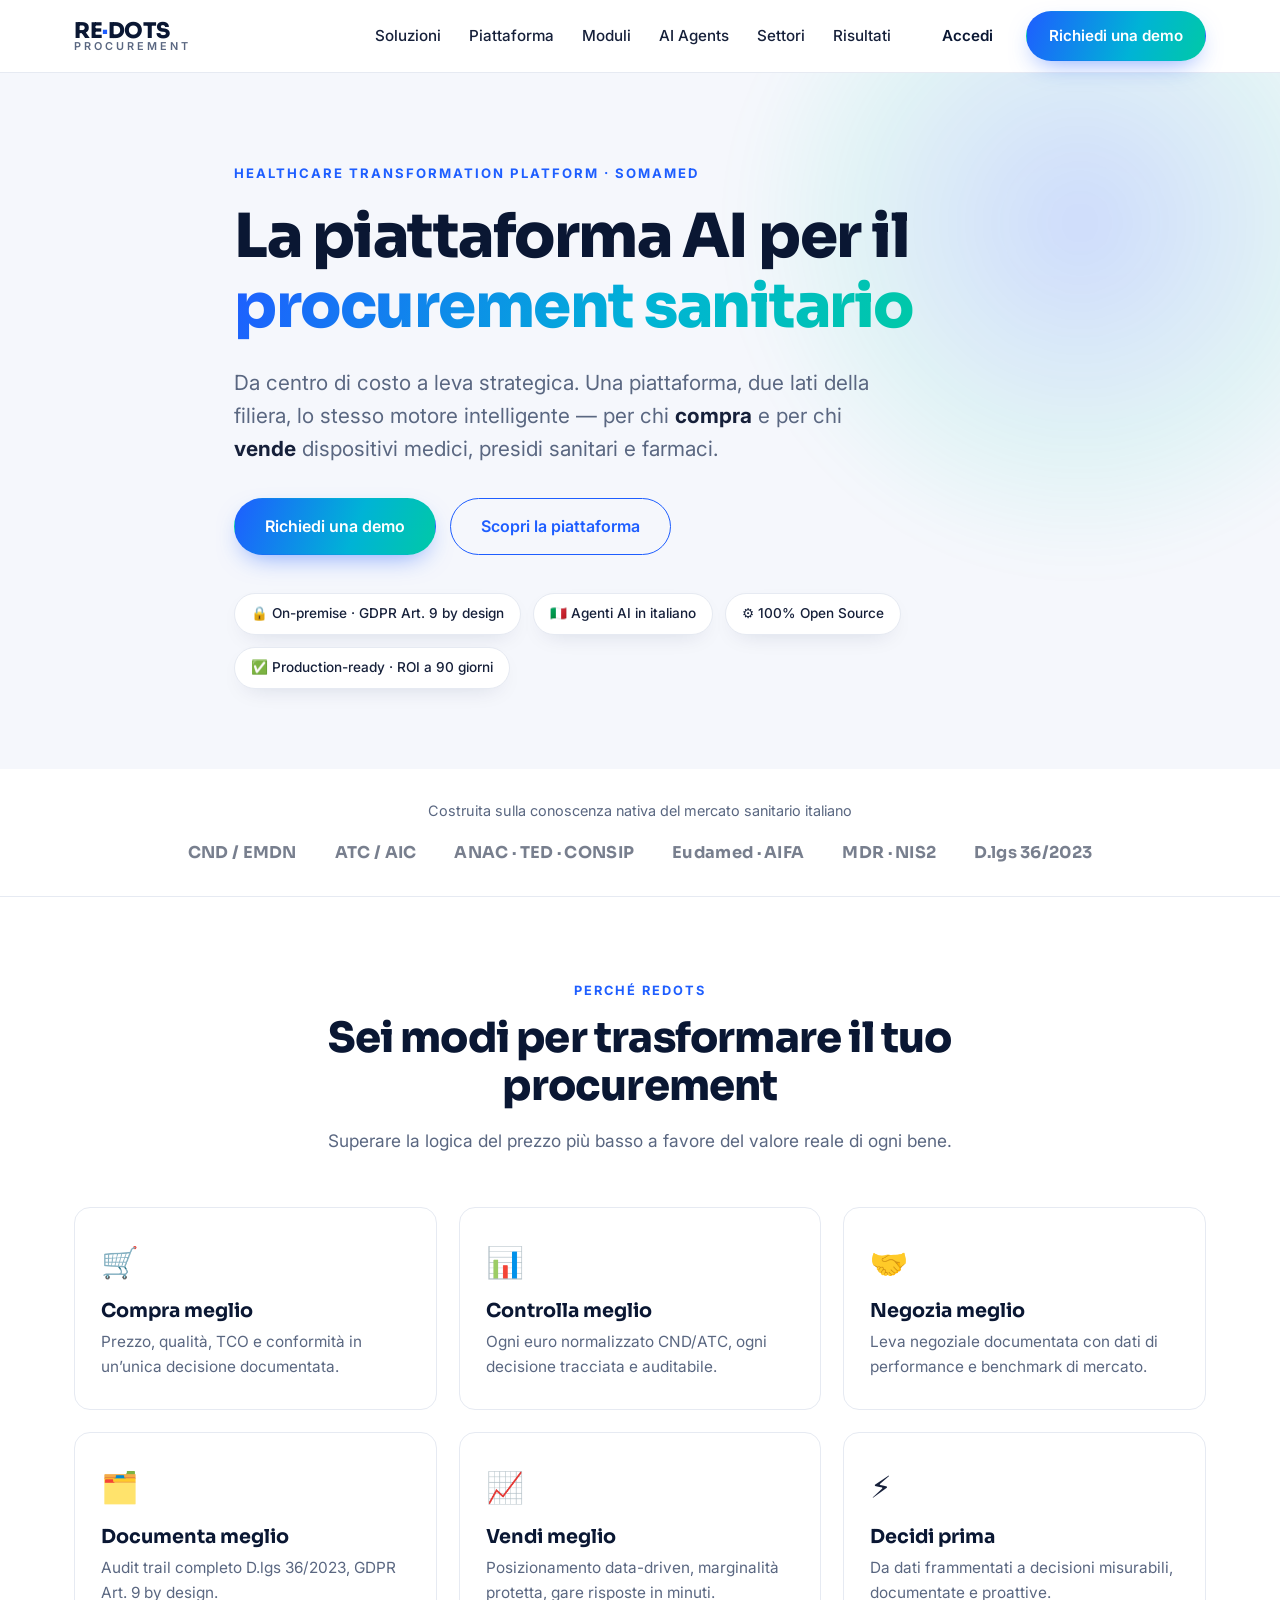
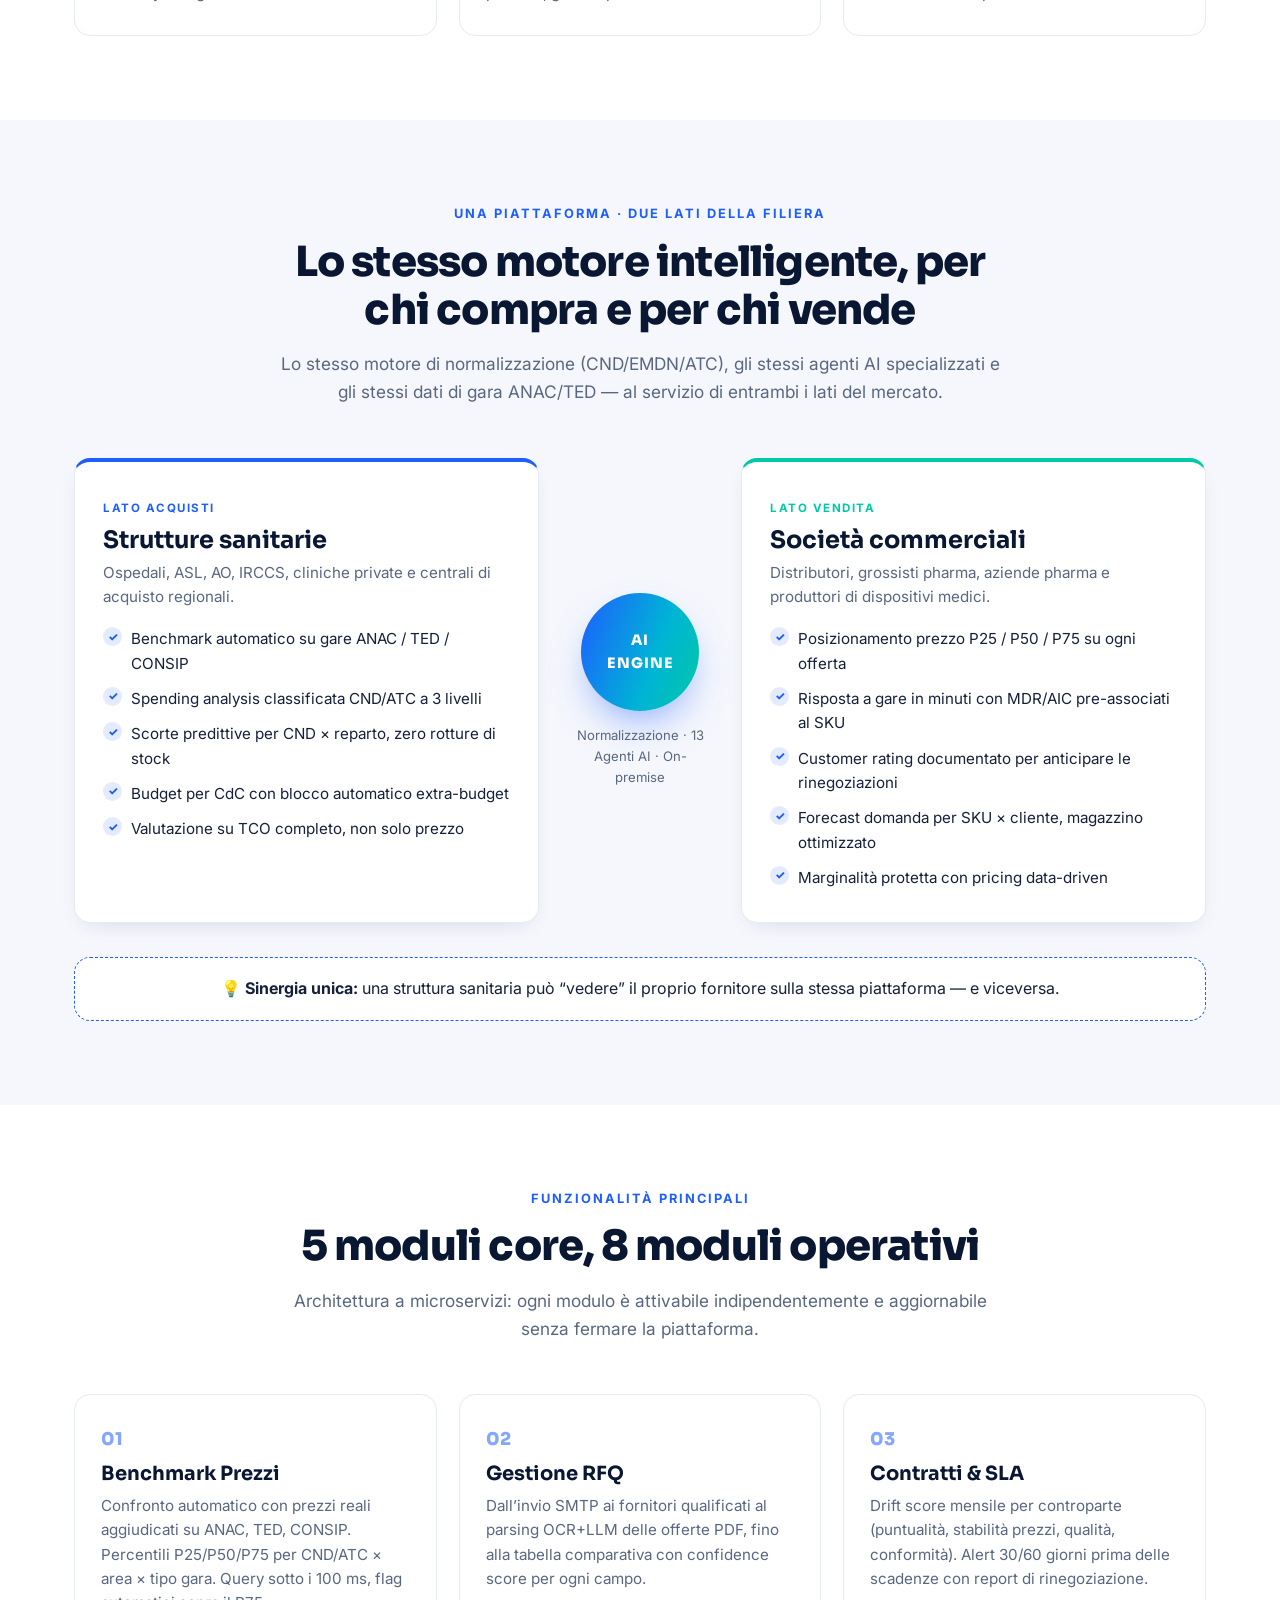
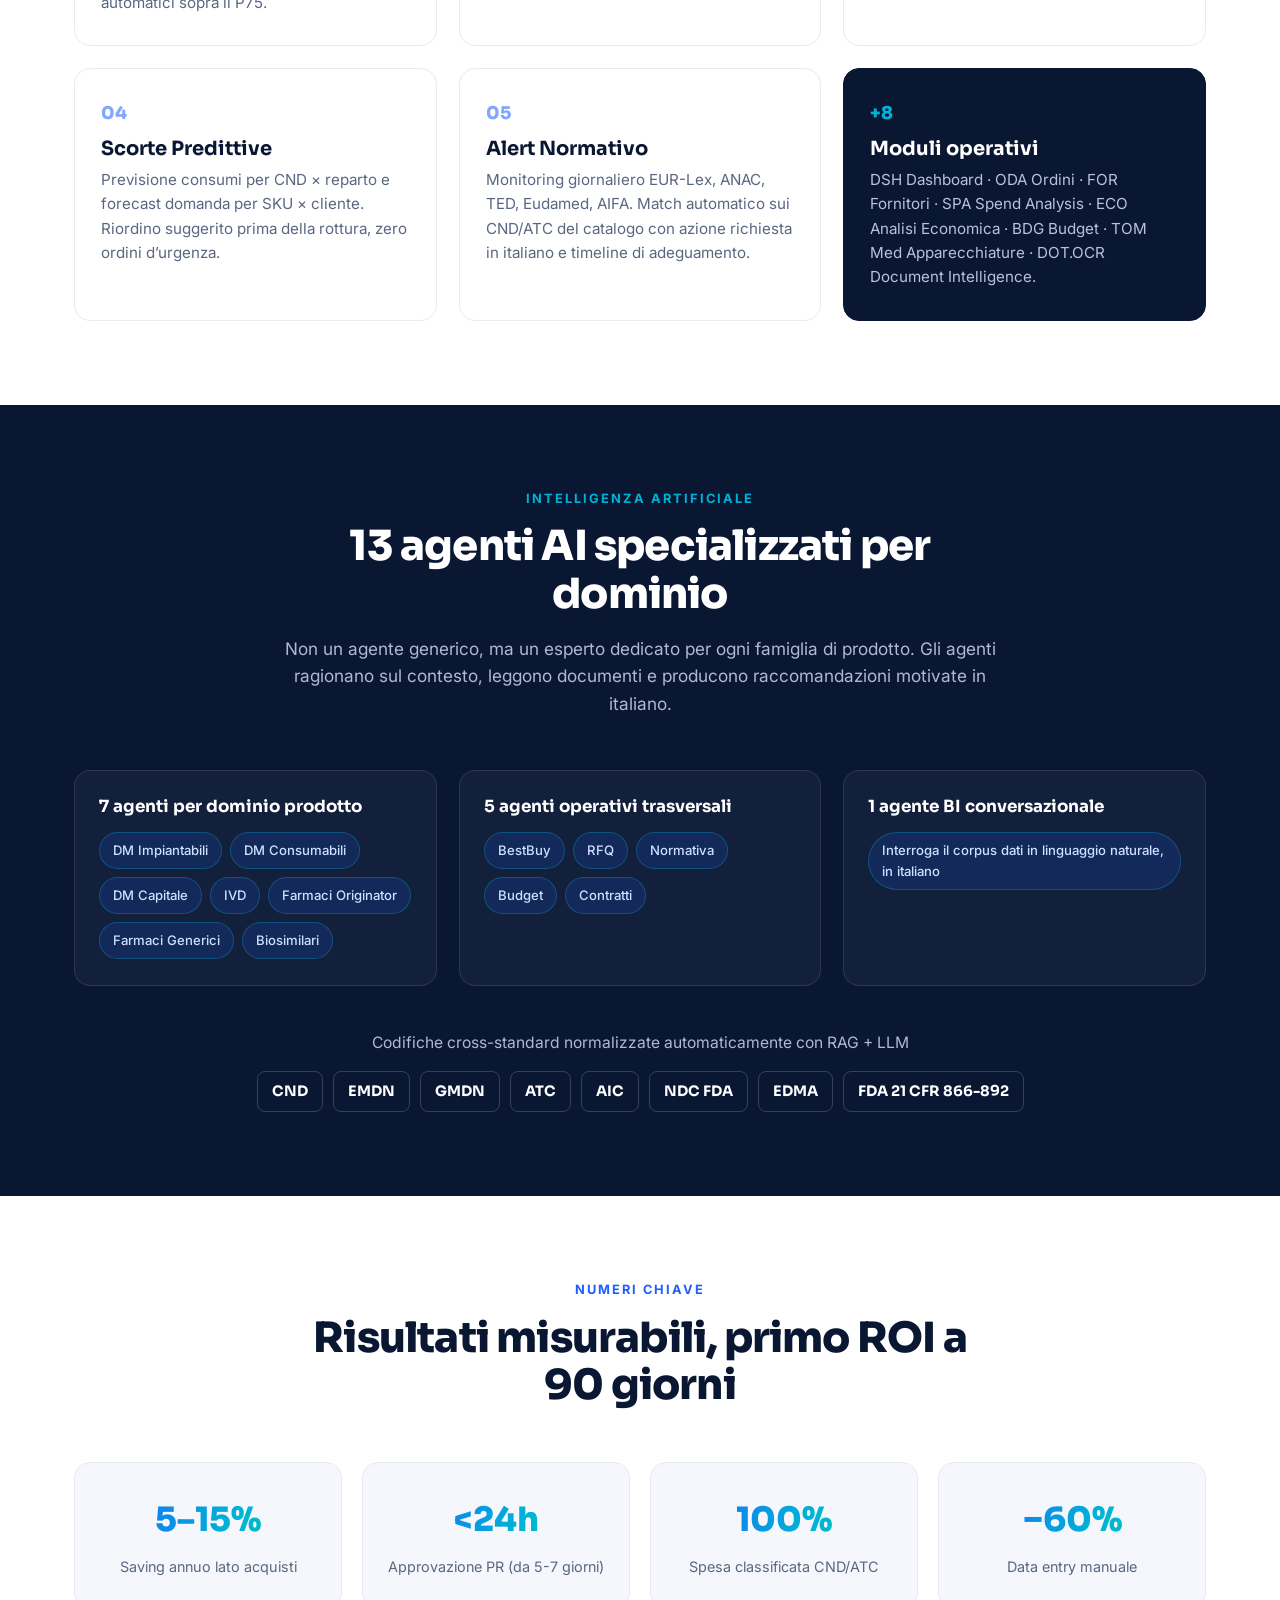
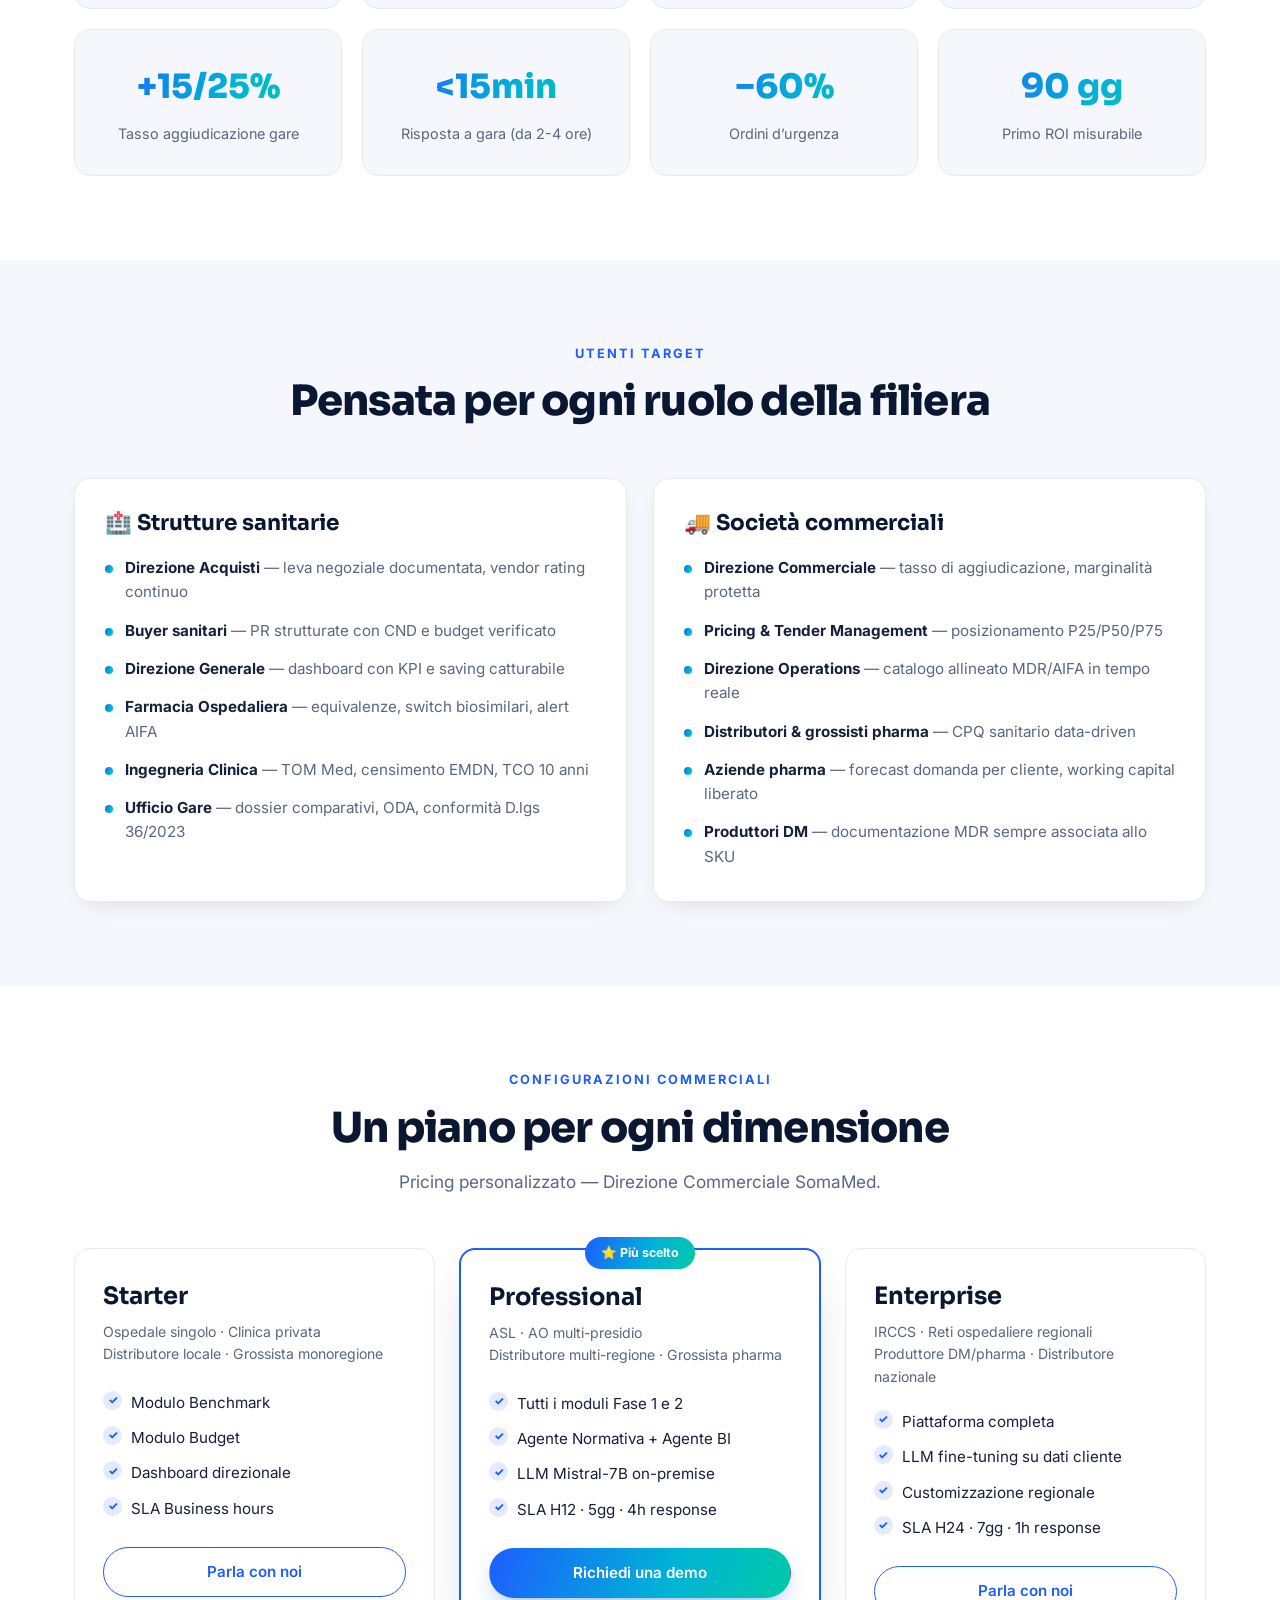
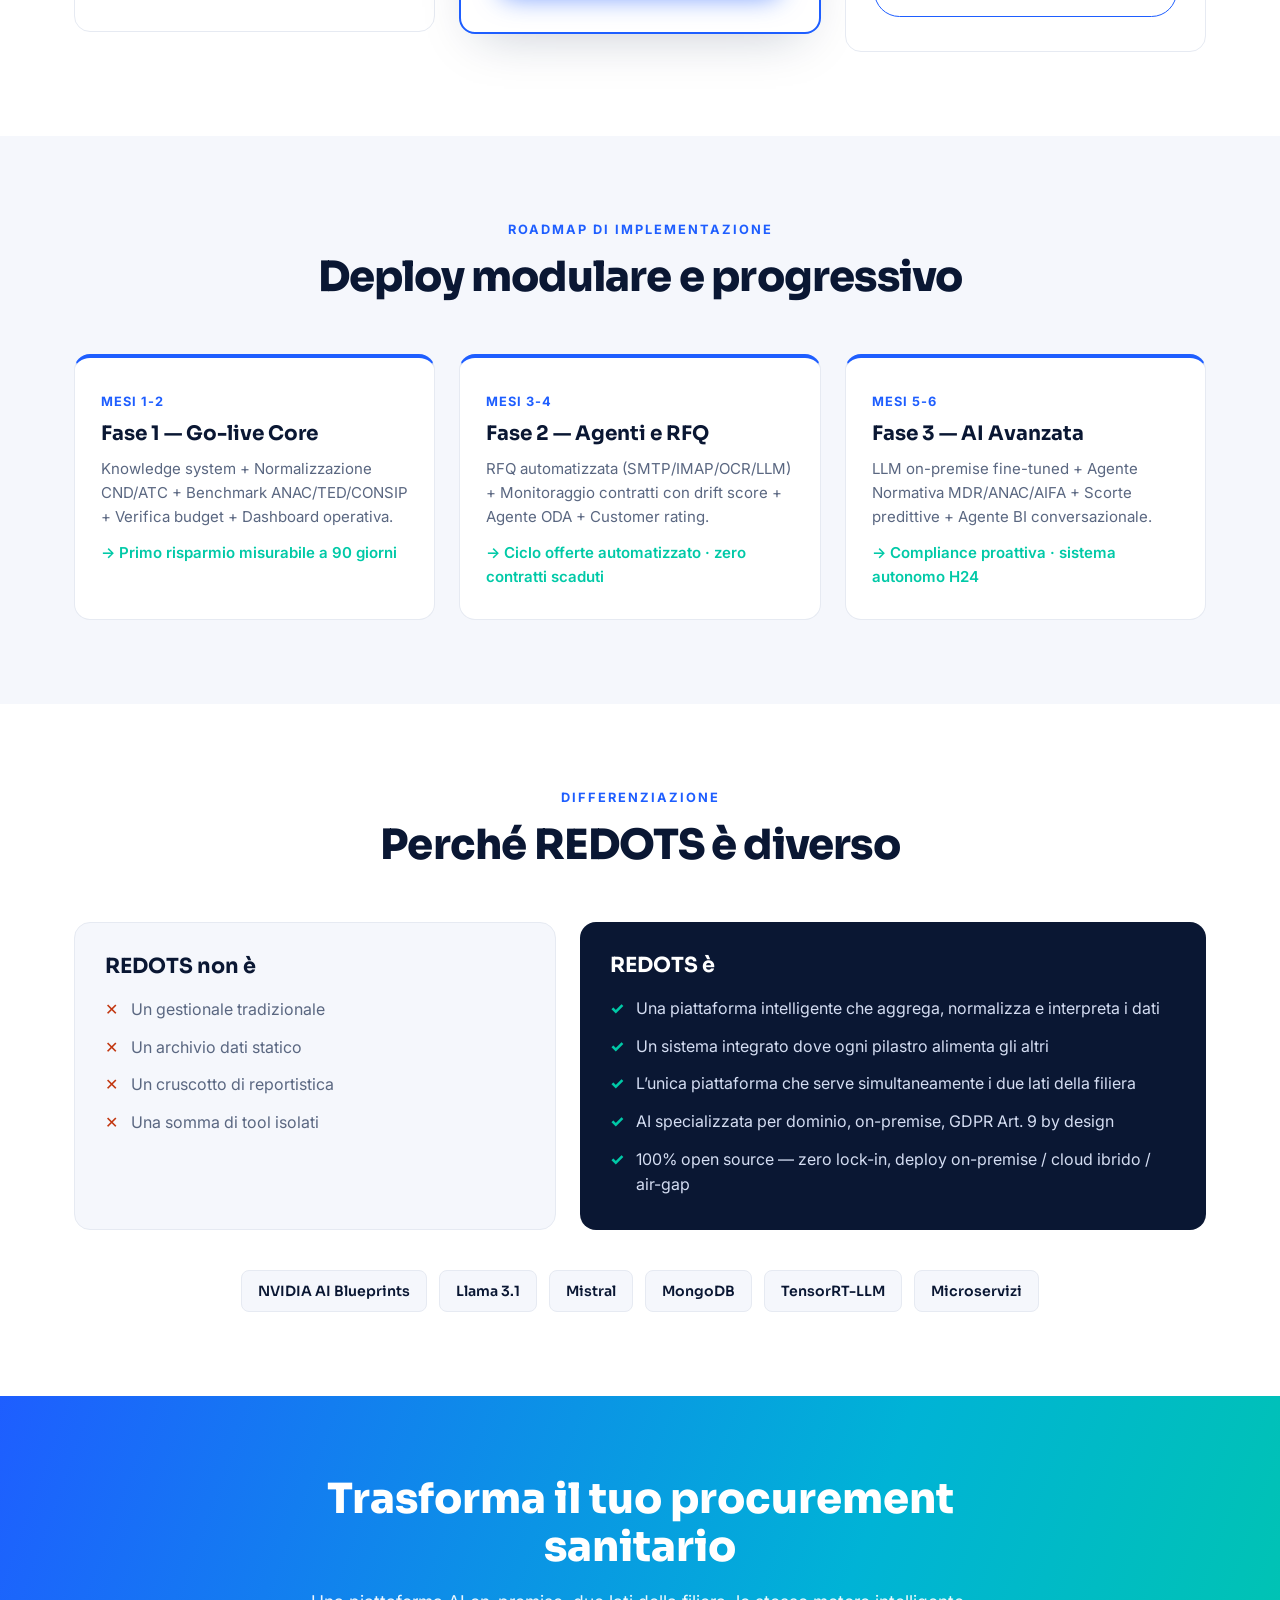
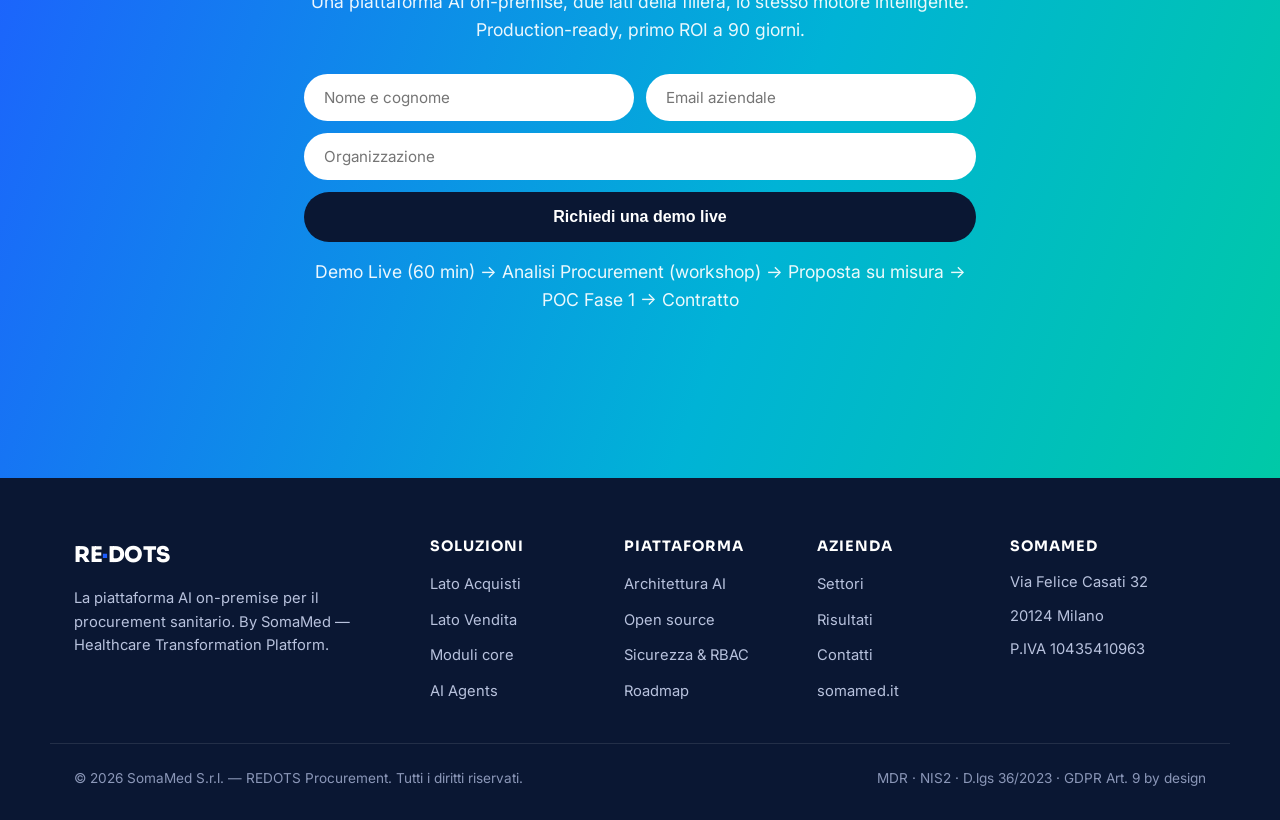
==== site/index.html @ 67bd8593 "Add REDOTS Procurement marketing website One-page responsive site for REDOTS Procurement by SomaMed," ====
<!DOCTYPE html>
<html lang="it">
<head>
  <meta charset="UTF-8" />
  <meta name="viewport" content="width=device-width, initial-scale=1.0" />
  <title>REDOTS Procurement by SomaMed — La piattaforma AI per il procurement sanitario</title>
  <meta name="description" content="REDOTS Procurement è la piattaforma AI on-premise che trasforma il procurement sanitario in leva strategica documentata. Una piattaforma, due lati della filiera, lo stesso motore intelligente." />
  <link rel="preconnect" href="https://fonts.googleapis.com" />
  <link rel="preconnect" href="https://fonts.gstatic.com" crossorigin />
  <link href="https://fonts.googleapis.com/css2?family=Inter:wght@400;500;600;700;800&family=Sora:wght@600;700;800&display=swap" rel="stylesheet" />
  <link rel="stylesheet" href="css/styles.css" />
</head>
<body>

  <!-- ===================== HEADER ===================== -->
  <header class="site-header" id="top">
    <div class="container header-inner">
      <a class="brand" href="#top">
        <span class="brand-mark">RE<span class="dot">·</span>DOTS</span>
        <span class="brand-sub">Procurement</span>
      </a>

      <nav class="main-nav" aria-label="Navigazione principale">
        <ul>
          <li><a href="#soluzioni">Soluzioni</a></li>
          <li><a href="#piattaforma">Piattaforma</a></li>
          <li><a href="#moduli">Moduli</a></li>
          <li><a href="#ai">AI Agents</a></li>
          <li><a href="#settori">Settori</a></li>
          <li><a href="#risultati">Risultati</a></li>
        </ul>
      </nav>

      <div class="header-cta">
        <a href="#contatti" class="btn btn-ghost">Accedi</a>
        <a href="#contatti" class="btn btn-primary">Richiedi una demo</a>
      </div>

      <button class="nav-toggle" aria-label="Apri menu" id="navToggle">
        <span></span><span></span><span></span>
      </button>
    </div>
  </header>

  <!-- ===================== HERO ===================== -->
  <section class="hero">
    <div class="hero-glow"></div>
    <div class="container hero-inner">
      <p class="eyebrow">Healthcare Transformation Platform · SomaMed</p>
      <h1>La piattaforma AI per il<br><span class="grad">procurement sanitario</span></h1>
      <p class="hero-lead">
        Da centro di costo a leva strategica. Una piattaforma, due lati della filiera,
        lo stesso motore intelligente — per chi <strong>compra</strong> e per chi <strong>vende</strong>
        dispositivi medici, presidi sanitari e farmaci.
      </p>
      <div class="hero-actions">
        <a href="#contatti" class="btn btn-primary btn-lg">Richiedi una demo</a>
        <a href="#piattaforma" class="btn btn-outline btn-lg">Scopri la piattaforma</a>
      </div>
      <div class="hero-badges">
        <span class="badge">🔒 On-premise · GDPR Art. 9 by design</span>
        <span class="badge">🇮🇹 Agenti AI in italiano</span>
        <span class="badge">⚙️ 100% Open Source</span>
        <span class="badge">✅ Production-ready · ROI a 90 giorni</span>
      </div>
    </div>
  </section>

  <!-- ===================== TRUST STRIP ===================== -->
  <section class="trust-strip">
    <div class="container">
      <p class="trust-label">Costruita sulla conoscenza nativa del mercato sanitario italiano</p>
      <div class="trust-logos">
        <span>CND / EMDN</span>
        <span>ATC / AIC</span>
        <span>ANAC · TED · CONSIP</span>
        <span>Eudamed · AIFA</span>
        <span>MDR · NIS2</span>
        <span>D.lgs 36/2023</span>
      </div>
    </div>
  </section>

  <!-- ===================== VALUE PILLARS ===================== -->
  <section class="section" id="soluzioni">
    <div class="container">
      <div class="section-head">
        <p class="kicker">Perché REDOTS</p>
        <h2>Sei modi per trasformare il tuo procurement</h2>
        <p class="section-sub">Superare la logica del prezzo più basso a favore del valore reale di ogni bene.</p>
      </div>

      <div class="pillars">
        <article class="pillar">
          <div class="pillar-icon">🛒</div>
          <h3>Compra meglio</h3>
          <p>Prezzo, qualità, TCO e conformità in un’unica decisione documentata.</p>
        </article>
        <article class="pillar">
          <div class="pillar-icon">📊</div>
          <h3>Controlla meglio</h3>
          <p>Ogni euro normalizzato CND/ATC, ogni decisione tracciata e auditabile.</p>
        </article>
        <article class="pillar">
          <div class="pillar-icon">🤝</div>
          <h3>Negozia meglio</h3>
          <p>Leva negoziale documentata con dati di performance e benchmark di mercato.</p>
        </article>
        <article class="pillar">
          <div class="pillar-icon">🗂️</div>
          <h3>Documenta meglio</h3>
          <p>Audit trail completo D.lgs 36/2023, GDPR Art. 9 by design.</p>
        </article>
        <article class="pillar">
          <div class="pillar-icon">📈</div>
          <h3>Vendi meglio</h3>
          <p>Posizionamento data-driven, marginalità protetta, gare risposte in minuti.</p>
        </article>
        <article class="pillar">
          <div class="pillar-icon">⚡</div>
          <h3>Decidi prima</h3>
          <p>Da dati frammentati a decisioni misurabili, documentate e proattive.</p>
        </article>
      </div>
    </div>
  </section>

  <!-- ===================== TWO-SIDED PLATFORM ===================== -->
  <section class="section section-alt" id="piattaforma">
    <div class="container">
      <div class="section-head">
        <p class="kicker">Una piattaforma · Due lati della filiera</p>
        <h2>Lo stesso motore intelligente, per chi compra e per chi vende</h2>
        <p class="section-sub">
          Lo stesso motore di normalizzazione (CND/EMDN/ATC), gli stessi agenti AI specializzati
          e gli stessi dati di gara ANAC/TED — al servizio di entrambi i lati del mercato.
        </p>
      </div>

      <div class="twosided">
        <article class="side side-buy">
          <header>
            <span class="side-tag">Lato Acquisti</span>
            <h3>Strutture sanitarie</h3>
            <p>Ospedali, ASL, AO, IRCCS, cliniche private e centrali di acquisto regionali.</p>
          </header>
          <ul class="ticks">
            <li>Benchmark automatico su gare ANAC / TED / CONSIP</li>
            <li>Spending analysis classificata CND/ATC a 3 livelli</li>
            <li>Scorte predittive per CND × reparto, zero rotture di stock</li>
            <li>Budget per CdC con blocco automatico extra-budget</li>
            <li>Valutazione su TCO completo, non solo prezzo</li>
          </ul>
        </article>

        <div class="engine">
          <div class="engine-core">AI<br>ENGINE</div>
          <p>Normalizzazione · 13 Agenti AI · On-premise</p>
        </div>

        <article class="side side-sell">
          <header>
            <span class="side-tag">Lato Vendita</span>
            <h3>Società commerciali</h3>
            <p>Distributori, grossisti pharma, aziende pharma e produttori di dispositivi medici.</p>
          </header>
          <ul class="ticks">
            <li>Posizionamento prezzo P25 / P50 / P75 su ogni offerta</li>
            <li>Risposta a gare in minuti con MDR/AIC pre-associati al SKU</li>
            <li>Customer rating documentato per anticipare le rinegoziazioni</li>
            <li>Forecast domanda per SKU × cliente, magazzino ottimizzato</li>
            <li>Marginalità protetta con pricing data-driven</li>
          </ul>
        </article>
      </div>

      <p class="synergy-note">
        💡 <strong>Sinergia unica:</strong> una struttura sanitaria può “vedere” il proprio fornitore
        sulla stessa piattaforma — e viceversa.
      </p>
    </div>
  </section>

  <!-- ===================== CORE MODULES ===================== -->
  <section class="section" id="moduli">
    <div class="container">
      <div class="section-head">
        <p class="kicker">Funzionalità principali</p>
        <h2>5 moduli core, 8 moduli operativi</h2>
        <p class="section-sub">Architettura a microservizi: ogni modulo è attivabile indipendentemente e aggiornabile senza fermare la piattaforma.</p>
      </div>

      <div class="cards-grid">
        <article class="card">
          <span class="card-num">01</span>
          <h3>Benchmark Prezzi</h3>
          <p>Confronto automatico con prezzi reali aggiudicati su ANAC, TED, CONSIP. Percentili P25/P50/P75 per CND/ATC × area × tipo gara. Query sotto i 100 ms, flag automatici sopra il P75.</p>
        </article>
        <article class="card">
          <span class="card-num">02</span>
          <h3>Gestione RFQ</h3>
          <p>Dall’invio SMTP ai fornitori qualificati al parsing OCR+LLM delle offerte PDF, fino alla tabella comparativa con confidence score per ogni campo.</p>
        </article>
        <article class="card">
          <span class="card-num">03</span>
          <h3>Contratti &amp; SLA</h3>
          <p>Drift score mensile per controparte (puntualità, stabilità prezzi, qualità, conformità). Alert 30/60 giorni prima delle scadenze con report di rinegoziazione.</p>
        </article>
        <article class="card">
          <span class="card-num">04</span>
          <h3>Scorte Predittive</h3>
          <p>Previsione consumi per CND × reparto e forecast domanda per SKU × cliente. Riordino suggerito prima della rottura, zero ordini d’urgenza.</p>
        </article>
        <article class="card">
          <span class="card-num">05</span>
          <h3>Alert Normativo</h3>
          <p>Monitoring giornaliero EUR-Lex, ANAC, TED, Eudamed, AIFA. Match automatico sui CND/ATC del catalogo con azione richiesta in italiano e timeline di adeguamento.</p>
        </article>
        <article class="card card-accent">
          <span class="card-num">+8</span>
          <h3>Moduli operativi</h3>
          <p>DSH Dashboard · ODA Ordini · FOR Fornitori · SPA Spend Analysis · ECO Analisi Economica · BDG Budget · TOM Med Apparecchiature · DOT.OCR Document Intelligence.</p>
        </article>
      </div>
    </div>
  </section>

  <!-- ===================== AI AGENTS ===================== -->
  <section class="section section-dark" id="ai">
    <div class="container">
      <div class="section-head">
        <p class="kicker kicker-light">Intelligenza Artificiale</p>
        <h2>13 agenti AI specializzati per dominio</h2>
        <p class="section-sub section-sub-light">
          Non un agente generico, ma un esperto dedicato per ogni famiglia di prodotto.
          Gli agenti ragionano sul contesto, leggono documenti e producono raccomandazioni motivate in italiano.
        </p>
      </div>

      <div class="agents">
        <div class="agent-group">
          <h4>7 agenti per dominio prodotto</h4>
          <div class="chips">
            <span>DM Impiantabili</span><span>DM Consumabili</span><span>DM Capitale</span>
            <span>IVD</span><span>Farmaci Originator</span><span>Farmaci Generici</span><span>Biosimilari</span>
          </div>
        </div>
        <div class="agent-group">
          <h4>5 agenti operativi trasversali</h4>
          <div class="chips">
            <span>BestBuy</span><span>RFQ</span><span>Normativa</span><span>Budget</span><span>Contratti</span>
          </div>
        </div>
        <div class="agent-group">
          <h4>1 agente BI conversazionale</h4>
          <div class="chips">
            <span>Interroga il corpus dati in linguaggio naturale, in italiano</span>
          </div>
        </div>
      </div>

      <div class="standards">
        <p>Codifiche cross-standard normalizzate automaticamente con RAG + LLM</p>
        <div class="standards-list">
          <span>CND</span><span>EMDN</span><span>GMDN</span><span>ATC</span><span>AIC</span>
          <span>NDC FDA</span><span>EDMA</span><span>FDA 21 CFR 866-892</span>
        </div>
      </div>
    </div>
  </section>

  <!-- ===================== RESULTS / KPIs ===================== -->
  <section class="section" id="risultati">
    <div class="container">
      <div class="section-head">
        <p class="kicker">Numeri chiave</p>
        <h2>Risultati misurabili, primo ROI a 90 giorni</h2>
      </div>

      <div class="kpis">
        <div class="kpi"><span class="kpi-num">5–15%</span><span class="kpi-label">Saving annuo lato acquisti</span></div>
        <div class="kpi"><span class="kpi-num">&lt;24h</span><span class="kpi-label">Approvazione PR (da 5-7 giorni)</span></div>
        <div class="kpi"><span class="kpi-num">100%</span><span class="kpi-label">Spesa classificata CND/ATC</span></div>
        <div class="kpi"><span class="kpi-num">−60%</span><span class="kpi-label">Data entry manuale</span></div>
        <div class="kpi"><span class="kpi-num">+15/25%</span><span class="kpi-label">Tasso aggiudicazione gare</span></div>
        <div class="kpi"><span class="kpi-num">&lt;15min</span><span class="kpi-label">Risposta a gara (da 2-4 ore)</span></div>
        <div class="kpi"><span class="kpi-num">−60%</span><span class="kpi-label">Ordini d’urgenza</span></div>
        <div class="kpi"><span class="kpi-num">90 gg</span><span class="kpi-label">Primo ROI misurabile</span></div>
      </div>
    </div>
  </section>

  <!-- ===================== SECTORS / USERS ===================== -->
  <section class="section section-alt" id="settori">
    <div class="container">
      <div class="section-head">
        <p class="kicker">Utenti target</p>
        <h2>Pensata per ogni ruolo della filiera</h2>
      </div>

      <div class="sectors">
        <div class="sector-col">
          <h3>🏥 Strutture sanitarie</h3>
          <ul>
            <li><strong>Direzione Acquisti</strong> — leva negoziale documentata, vendor rating continuo</li>
            <li><strong>Buyer sanitari</strong> — PR strutturate con CND e budget verificato</li>
            <li><strong>Direzione Generale</strong> — dashboard con KPI e saving catturabile</li>
            <li><strong>Farmacia Ospedaliera</strong> — equivalenze, switch biosimilari, alert AIFA</li>
            <li><strong>Ingegneria Clinica</strong> — TOM Med, censimento EMDN, TCO 10 anni</li>
            <li><strong>Ufficio Gare</strong> — dossier comparativi, ODA, conformità D.lgs 36/2023</li>
          </ul>
        </div>
        <div class="sector-col">
          <h3>🚚 Società commerciali</h3>
          <ul>
            <li><strong>Direzione Commerciale</strong> — tasso di aggiudicazione, marginalità protetta</li>
            <li><strong>Pricing &amp; Tender Management</strong> — posizionamento P25/P50/P75</li>
            <li><strong>Direzione Operations</strong> — catalogo allineato MDR/AIFA in tempo reale</li>
            <li><strong>Distributori &amp; grossisti pharma</strong> — CPQ sanitario data-driven</li>
            <li><strong>Aziende pharma</strong> — forecast domanda per cliente, working capital liberato</li>
            <li><strong>Produttori DM</strong> — documentazione MDR sempre associata allo SKU</li>
          </ul>
        </div>
      </div>
    </div>
  </section>

  <!-- ===================== TIERS ===================== -->
  <section class="section" id="tiers">
    <div class="container">
      <div class="section-head">
        <p class="kicker">Configurazioni commerciali</p>
        <h2>Un piano per ogni dimensione</h2>
        <p class="section-sub">Pricing personalizzato — Direzione Commerciale SomaMed.</p>
      </div>

      <div class="pricing">
        <article class="plan">
          <h3>Starter</h3>
          <p class="plan-target">Ospedale singolo · Clinica privata<br>Distributore locale · Grossista monoregione</p>
          <ul class="ticks">
            <li>Modulo Benchmark</li>
            <li>Modulo Budget</li>
            <li>Dashboard direzionale</li>
            <li>SLA Business hours</li>
          </ul>
          <a href="#contatti" class="btn btn-outline btn-block">Parla con noi</a>
        </article>

        <article class="plan plan-featured">
          <span class="plan-flag">⭐ Più scelto</span>
          <h3>Professional</h3>
          <p class="plan-target">ASL · AO multi-presidio<br>Distributore multi-regione · Grossista pharma</p>
          <ul class="ticks">
            <li>Tutti i moduli Fase 1 e 2</li>
            <li>Agente Normativa + Agente BI</li>
            <li>LLM Mistral-7B on-premise</li>
            <li>SLA H12 · 5gg · 4h response</li>
          </ul>
          <a href="#contatti" class="btn btn-primary btn-block">Richiedi una demo</a>
        </article>

        <article class="plan">
          <h3>Enterprise</h3>
          <p class="plan-target">IRCCS · Reti ospedaliere regionali<br>Produttore DM/pharma · Distributore nazionale</p>
          <ul class="ticks">
            <li>Piattaforma completa</li>
            <li>LLM fine-tuning su dati cliente</li>
            <li>Customizzazione regionale</li>
            <li>SLA H24 · 7gg · 1h response</li>
          </ul>
          <a href="#contatti" class="btn btn-outline btn-block">Parla con noi</a>
        </article>
      </div>
    </div>
  </section>

  <!-- ===================== ROADMAP ===================== -->
  <section class="section section-alt" id="roadmap">
    <div class="container">
      <div class="section-head">
        <p class="kicker">Roadmap di implementazione</p>
        <h2>Deploy modulare e progressivo</h2>
      </div>

      <div class="timeline">
        <div class="phase">
          <span class="phase-time">Mesi 1-2</span>
          <h3>Fase 1 — Go-live Core</h3>
          <p>Knowledge system + Normalizzazione CND/ATC + Benchmark ANAC/TED/CONSIP + Verifica budget + Dashboard operativa.</p>
          <p class="phase-value">→ Primo risparmio misurabile a 90 giorni</p>
        </div>
        <div class="phase">
          <span class="phase-time">Mesi 3-4</span>
          <h3>Fase 2 — Agenti e RFQ</h3>
          <p>RFQ automatizzata (SMTP/IMAP/OCR/LLM) + Monitoraggio contratti con drift score + Agente ODA + Customer rating.</p>
          <p class="phase-value">→ Ciclo offerte automatizzato · zero contratti scaduti</p>
        </div>
        <div class="phase">
          <span class="phase-time">Mesi 5-6</span>
          <h3>Fase 3 — AI Avanzata</h3>
          <p>LLM on-premise fine-tuned + Agente Normativa MDR/ANAC/AIFA + Scorte predittive + Agente BI conversazionale.</p>
          <p class="phase-value">→ Compliance proattiva · sistema autonomo H24</p>
        </div>
      </div>
    </div>
  </section>

  <!-- ===================== DIFFERENTIATION ===================== -->
  <section class="section" id="differenza">
    <div class="container">
      <div class="section-head">
        <p class="kicker">Differenziazione</p>
        <h2>Perché REDOTS è diverso</h2>
      </div>
      <div class="diff">
        <div class="diff-col diff-not">
          <h3>REDOTS non è</h3>
          <ul>
            <li>Un gestionale tradizionale</li>
            <li>Un archivio dati statico</li>
            <li>Un cruscotto di reportistica</li>
            <li>Una somma di tool isolati</li>
          </ul>
        </div>
        <div class="diff-col diff-is">
          <h3>REDOTS è</h3>
          <ul>
            <li>Una piattaforma intelligente che aggrega, normalizza e interpreta i dati</li>
            <li>Un sistema integrato dove ogni pilastro alimenta gli altri</li>
            <li>L’unica piattaforma che serve simultaneamente i due lati della filiera</li>
            <li>AI specializzata per dominio, on-premise, GDPR Art. 9 by design</li>
            <li>100% open source — zero lock-in, deploy on-premise / cloud ibrido / air-gap</li>
          </ul>
        </div>
      </div>

      <div class="tech-strip">
        <span>NVIDIA AI Blueprints</span><span>Llama 3.1</span><span>Mistral</span>
        <span>MongoDB</span><span>TensorRT-LLM</span><span>Microservizi</span>
      </div>
    </div>
  </section>

  <!-- ===================== CTA / CONTACT ===================== -->
  <section class="cta-band" id="contatti">
    <div class="container cta-inner">
      <h2>Trasforma il tuo procurement sanitario</h2>
      <p>Una piattaforma AI on-premise, due lati della filiera, lo stesso motore intelligente.
         Production-ready, primo ROI a 90 giorni.</p>
      <form class="cta-form" id="demoForm" novalidate>
        <input type="text" name="nome" placeholder="Nome e cognome" required />
        <input type="email" name="email" placeholder="Email aziendale" required />
        <input type="text" name="org" placeholder="Organizzazione" />
        <button type="submit" class="btn btn-primary btn-lg">Richiedi una demo live</button>
      </form>
      <p class="cta-flow">Demo Live (60 min) → Analisi Procurement (workshop) → Proposta su misura → POC Fase 1 → Contratto</p>
      <p class="form-msg" id="formMsg" role="status"></p>
    </div>
  </section>

  <!-- ===================== FOOTER ===================== -->
  <footer class="site-footer">
    <div class="container footer-grid">
      <div class="footer-brand">
        <span class="brand-mark">RE<span class="dot">·</span>DOTS</span>
        <p>La piattaforma AI on-premise per il procurement sanitario. By SomaMed — Healthcare Transformation Platform.</p>
      </div>
      <div class="footer-col">
        <h4>Soluzioni</h4>
        <ul>
          <li><a href="#piattaforma">Lato Acquisti</a></li>
          <li><a href="#piattaforma">Lato Vendita</a></li>
          <li><a href="#moduli">Moduli core</a></li>
          <li><a href="#ai">AI Agents</a></li>
        </ul>
      </div>
      <div class="footer-col">
        <h4>Piattaforma</h4>
        <ul>
          <li><a href="#ai">Architettura AI</a></li>
          <li><a href="#differenza">Open source</a></li>
          <li><a href="#differenza">Sicurezza &amp; RBAC</a></li>
          <li><a href="#roadmap">Roadmap</a></li>
        </ul>
      </div>
      <div class="footer-col">
        <h4>Azienda</h4>
        <ul>
          <li><a href="#settori">Settori</a></li>
          <li><a href="#risultati">Risultati</a></li>
          <li><a href="#contatti">Contatti</a></li>
          <li><a href="https://somamed.it" target="_blank" rel="noopener">somamed.it</a></li>
        </ul>
      </div>
      <div class="footer-col">
        <h4>SomaMed</h4>
        <ul class="footer-contact">
          <li>Via Felice Casati 32</li>
          <li>20124 Milano</li>
          <li>P.IVA 10435410963</li>
        </ul>
      </div>
    </div>
    <div class="container footer-bottom">
      <p>© 2026 SomaMed S.r.l. — REDOTS Procurement. Tutti i diritti riservati.</p>
      <p class="footer-compliance">MDR · NIS2 · D.lgs 36/2023 · GDPR Art. 9 by design</p>
    </div>
  </footer>

  <script src="js/script.js"></script>
</body>
</html>
---- site/css/styles.css ----
/* ===================== DESIGN TOKENS ===================== */
:root {
  --navy: #0a1733;
  --navy-2: #0f2150;
  --blue: #1e5eff;
  --blue-2: #00b3d6;
  --teal: #00c9a7;
  --ink: #16203a;
  --slate: #5a6781;
  --line: #e6eaf2;
  --bg: #ffffff;
  --bg-alt: #f5f7fc;
  --bg-dark: #0a1733;
  --white: #ffffff;
  --radius: 16px;
  --radius-sm: 10px;
  --shadow: 0 18px 50px -20px rgba(13, 30, 70, .25);
  --shadow-sm: 0 8px 24px -12px rgba(13, 30, 70, .18);
  --maxw: 1180px;
  --grad: linear-gradient(110deg, #1e5eff 0%, #00b3d6 60%, #00c9a7 100%);
}

* { box-sizing: border-box; margin: 0; padding: 0; }
html { scroll-behavior: smooth; }
body {
  font-family: 'Inter', system-ui, -apple-system, sans-serif;
  color: var(--ink);
  background: var(--bg);
  line-height: 1.6;
  -webkit-font-smoothing: antialiased;
}
h1, h2, h3, h4 { font-family: 'Sora', 'Inter', sans-serif; line-height: 1.15; color: var(--navy); }
a { color: inherit; text-decoration: none; }
img { max-width: 100%; }
.container { width: 100%; max-width: var(--maxw); margin: 0 auto; padding: 0 24px; }

/* ===================== BUTTONS ===================== */
.btn {
  display: inline-flex; align-items: center; justify-content: center; gap: 8px;
  font-weight: 600; font-size: .95rem; padding: 12px 22px; border-radius: 999px;
  border: 1px solid transparent; cursor: pointer; transition: .2s ease; white-space: nowrap;
}
.btn-lg { padding: 15px 30px; font-size: 1rem; }
.btn-block { width: 100%; }
.btn-primary { background: var(--grad); color: #fff; box-shadow: 0 10px 26px -10px rgba(30, 94, 255, .6); }
.btn-primary:hover { transform: translateY(-2px); box-shadow: 0 16px 34px -12px rgba(30, 94, 255, .7); }
.btn-outline { background: transparent; border-color: var(--blue); color: var(--blue); }
.btn-outline:hover { background: rgba(30, 94, 255, .07); }
.btn-ghost { color: var(--navy); }
.btn-ghost:hover { color: var(--blue); }

/* ===================== HEADER ===================== */
.site-header {
  position: sticky; top: 0; z-index: 100;
  background: rgba(255, 255, 255, .85); backdrop-filter: blur(14px);
  border-bottom: 1px solid var(--line);
}
.header-inner { display: flex; align-items: center; gap: 28px; height: 72px; }
.brand { display: flex; flex-direction: column; line-height: 1; }
.brand-mark { font-family: 'Sora'; font-weight: 800; font-size: 1.35rem; letter-spacing: -.5px; color: var(--navy); }
.brand-mark .dot { color: var(--blue); }
.brand-sub { font-size: .68rem; letter-spacing: 3px; text-transform: uppercase; color: var(--slate); font-weight: 600; }
.main-nav { margin-left: auto; }
.main-nav ul { display: flex; gap: 28px; list-style: none; }
.main-nav a { font-weight: 500; font-size: .95rem; color: var(--ink); transition: color .2s; }
.main-nav a:hover { color: var(--blue); }
.header-cta { display: flex; align-items: center; gap: 10px; }
.nav-toggle { display: none; flex-direction: column; gap: 5px; background: none; border: 0; cursor: pointer; padding: 8px; }
.nav-toggle span { width: 24px; height: 2px; background: var(--navy); border-radius: 2px; transition: .3s; }

/* ===================== HERO ===================== */
.hero { position: relative; overflow: hidden; background: var(--bg-alt); padding: 90px 0 80px; }
.hero-glow {
  position: absolute; top: -200px; right: -150px; width: 700px; height: 700px;
  background: radial-gradient(circle, rgba(30, 94, 255, .18), rgba(0, 201, 167, .08) 45%, transparent 70%);
  filter: blur(20px); pointer-events: none;
}
.hero-inner { position: relative; max-width: 860px; }
.eyebrow { font-size: .82rem; font-weight: 700; letter-spacing: 2px; text-transform: uppercase; color: var(--blue); margin-bottom: 18px; }
.hero h1 { font-size: clamp(2.2rem, 5.2vw, 3.8rem); font-weight: 800; letter-spacing: -1.5px; }
.grad { background: var(--grad); -webkit-background-clip: text; background-clip: text; -webkit-text-fill-color: transparent; }
.hero-lead { font-size: clamp(1.05rem, 2vw, 1.3rem); color: var(--slate); margin: 24px 0 32px; max-width: 660px; }
.hero-lead strong { color: var(--ink); }
.hero-actions { display: flex; flex-wrap: wrap; gap: 14px; margin-bottom: 38px; }
.hero-badges { display: flex; flex-wrap: wrap; gap: 12px; }
.badge {
  background: #fff; border: 1px solid var(--line); border-radius: 999px;
  padding: 9px 16px; font-size: .85rem; font-weight: 500; color: var(--ink); box-shadow: var(--shadow-sm);
}

/* ===================== TRUST STRIP ===================== */
.trust-strip { border-bottom: 1px solid var(--line); padding: 30px 0; }
.trust-label { text-align: center; color: var(--slate); font-size: .9rem; margin-bottom: 18px; }
.trust-logos { display: flex; flex-wrap: wrap; justify-content: center; gap: 14px 38px; }
.trust-logos span { font-family: 'Sora'; font-weight: 700; color: var(--navy); opacity: .55; font-size: 1.02rem; letter-spacing: .3px; }

/* ===================== SECTIONS ===================== */
.section { padding: 84px 0; }
.section-alt { background: var(--bg-alt); }
.section-dark { background: var(--bg-dark); }
.section-head { max-width: 720px; margin: 0 auto 52px; text-align: center; }
.kicker { font-size: .8rem; font-weight: 700; letter-spacing: 2px; text-transform: uppercase; color: var(--blue); margin-bottom: 14px; }
.kicker-light { color: var(--blue-2); }
.section-head h2 { font-size: clamp(1.7rem, 3.6vw, 2.6rem); font-weight: 800; letter-spacing: -.8px; }
.section-dark .section-head h2 { color: #fff; }
.section-sub { color: var(--slate); font-size: 1.08rem; margin-top: 16px; }
.section-sub-light { color: #aeb9d6; }

/* ===================== PILLARS ===================== */
.pillars { display: grid; grid-template-columns: repeat(3, 1fr); gap: 22px; }
.pillar {
  background: #fff; border: 1px solid var(--line); border-radius: var(--radius);
  padding: 30px 26px; transition: .25s ease;
}
.pillar:hover { transform: translateY(-4px); box-shadow: var(--shadow); border-color: transparent; }
.pillar-icon { font-size: 1.9rem; margin-bottom: 14px; }
.pillar h3 { font-size: 1.2rem; margin-bottom: 8px; }
.pillar p { color: var(--slate); font-size: .96rem; }

/* ===================== TWO-SIDED ===================== */
.twosided { display: grid; grid-template-columns: 1fr auto 1fr; gap: 26px; align-items: stretch; }
.side { background: #fff; border: 1px solid var(--line); border-radius: var(--radius); padding: 32px 28px; box-shadow: var(--shadow-sm); }
.side-buy { border-top: 4px solid var(--blue); }
.side-sell { border-top: 4px solid var(--teal); }
.side-tag { display: inline-block; font-size: .72rem; font-weight: 700; letter-spacing: 1.5px; text-transform: uppercase; color: var(--blue); margin-bottom: 10px; }
.side-sell .side-tag { color: var(--teal); }
.side h3 { font-size: 1.5rem; }
.side > header > p { color: var(--slate); margin: 6px 0 18px; font-size: .95rem; }
.ticks { list-style: none; display: grid; gap: 11px; }
.ticks li { position: relative; padding-left: 28px; font-size: .95rem; color: var(--ink); }
.ticks li::before {
  content: "✓"; position: absolute; left: 0; top: 0;
  width: 19px; height: 19px; border-radius: 50%; background: rgba(30, 94, 255, .12);
  color: var(--blue); font-size: .72rem; font-weight: 800; display: grid; place-items: center;
}
.engine { display: flex; flex-direction: column; align-items: center; justify-content: center; gap: 14px; min-width: 150px; text-align: center; }
.engine-core {
  width: 118px; height: 118px; border-radius: 50%; display: grid; place-items: center;
  font-family: 'Sora'; font-weight: 800; color: #fff; font-size: .9rem; letter-spacing: 1px;
  background: var(--grad); box-shadow: 0 18px 40px -14px rgba(30, 94, 255, .6);
  animation: pulse 3.5s ease-in-out infinite;
}
@keyframes pulse { 0%,100% { transform: scale(1); } 50% { transform: scale(1.05); } }
.engine p { font-size: .82rem; color: var(--slate); max-width: 140px; }
.synergy-note {
  margin-top: 34px; text-align: center; background: #fff; border: 1px dashed var(--blue);
  border-radius: var(--radius); padding: 18px 24px; color: var(--ink); font-size: 1rem;
}

/* ===================== CARDS GRID ===================== */
.cards-grid { display: grid; grid-template-columns: repeat(3, 1fr); gap: 22px; }
.card { background: #fff; border: 1px solid var(--line); border-radius: var(--radius); padding: 30px 26px; position: relative; transition: .25s; }
.card:hover { transform: translateY(-4px); box-shadow: var(--shadow); border-color: transparent; }
.card-num { font-family: 'Sora'; font-weight: 800; font-size: 1.1rem; color: var(--blue); opacity: .55; }
.card h3 { font-size: 1.22rem; margin: 10px 0 8px; }
.card p { color: var(--slate); font-size: .95rem; }
.card-accent { background: var(--navy); border-color: var(--navy); }
.card-accent .card-num { color: var(--blue-2); opacity: 1; }
.card-accent h3 { color: #fff; }
.card-accent p { color: #b8c2dd; }

/* ===================== AI AGENTS ===================== */
.agents { display: grid; grid-template-columns: repeat(3, 1fr); gap: 22px; }
.agent-group { background: rgba(255, 255, 255, .04); border: 1px solid rgba(255, 255, 255, .1); border-radius: var(--radius); padding: 26px 24px; }
.agent-group h4 { color: #fff; font-size: 1.05rem; margin-bottom: 16px; }
.chips { display: flex; flex-wrap: wrap; gap: 8px; }
.chips span {
  background: rgba(30, 94, 255, .16); border: 1px solid rgba(0, 179, 214, .3);
  color: #cfe0ff; border-radius: 999px; padding: 7px 13px; font-size: .82rem; font-weight: 500;
}
.standards { text-align: center; margin-top: 44px; }
.standards > p { color: #aeb9d6; margin-bottom: 16px; font-size: .98rem; }
.standards-list { display: flex; flex-wrap: wrap; justify-content: center; gap: 10px; }
.standards-list span {
  font-family: 'Sora'; font-weight: 700; color: #fff; font-size: .9rem;
  border: 1px solid rgba(255, 255, 255, .18); border-radius: 8px; padding: 8px 14px;
}

/* ===================== KPIs ===================== */
.kpis { display: grid; grid-template-columns: repeat(4, 1fr); gap: 20px; }
.kpi { text-align: center; background: var(--bg-alt); border: 1px solid var(--line); border-radius: var(--radius); padding: 30px 18px; }
.kpi-num { display: block; font-family: 'Sora'; font-weight: 800; font-size: 2.1rem; background: var(--grad); -webkit-background-clip: text; background-clip: text; -webkit-text-fill-color: transparent; }
.kpi-label { display: block; color: var(--slate); font-size: .9rem; margin-top: 8px; }

/* ===================== SECTORS ===================== */
.sectors { display: grid; grid-template-columns: 1fr 1fr; gap: 26px; }
.sector-col { background: #fff; border: 1px solid var(--line); border-radius: var(--radius); padding: 32px 30px; box-shadow: var(--shadow-sm); }
.sector-col h3 { font-size: 1.35rem; margin-bottom: 20px; }
.sector-col ul { list-style: none; display: grid; gap: 14px; }
.sector-col li { padding-left: 20px; position: relative; color: var(--slate); font-size: .95rem; }
.sector-col li::before { content: ""; position: absolute; left: 0; top: 9px; width: 8px; height: 8px; border-radius: 50%; background: var(--grad); }
.sector-col strong { color: var(--ink); }

/* ===================== PRICING ===================== */
.pricing { display: grid; grid-template-columns: repeat(3, 1fr); gap: 24px; align-items: start; }
.plan { background: #fff; border: 1px solid var(--line); border-radius: var(--radius); padding: 34px 28px; position: relative; }
.plan h3 { font-size: 1.5rem; margin-bottom: 10px; }
.plan-target { color: var(--slate); font-size: .88rem; margin-bottom: 22px; min-height: 48px; }
.plan .ticks { margin-bottom: 26px; }
.plan-featured { border: 2px solid var(--blue); box-shadow: var(--shadow); transform: scale(1.03); }
.plan-flag { position: absolute; top: -13px; left: 50%; transform: translateX(-50%); background: var(--grad); color: #fff; font-size: .78rem; font-weight: 700; padding: 6px 16px; border-radius: 999px; white-space: nowrap; }

/* ===================== TIMELINE ===================== */
.timeline { display: grid; grid-template-columns: repeat(3, 1fr); gap: 24px; }
.phase { background: #fff; border: 1px solid var(--line); border-radius: var(--radius); padding: 30px 26px; border-top: 4px solid var(--blue); }
.phase-time { font-size: .8rem; font-weight: 700; letter-spacing: 1px; text-transform: uppercase; color: var(--blue); }
.phase h3 { font-size: 1.25rem; margin: 8px 0 12px; }
.phase p { color: var(--slate); font-size: .94rem; }
.phase-value { color: var(--teal) !important; font-weight: 600; margin-top: 12px !important; }

/* ===================== DIFFERENTIATION ===================== */
.diff { display: grid; grid-template-columns: 1fr 1.3fr; gap: 24px; }
.diff-col { border-radius: var(--radius); padding: 32px 30px; }
.diff-not { background: var(--bg-alt); border: 1px solid var(--line); }
.diff-is { background: var(--navy); color: #fff; }
.diff-col h3 { font-size: 1.3rem; margin-bottom: 18px; }
.diff-is h3 { color: #fff; }
.diff-col ul { list-style: none; display: grid; gap: 12px; }
.diff-not li { padding-left: 26px; position: relative; color: var(--slate); }
.diff-not li::before { content: "✕"; position: absolute; left: 0; color: #c2360f; font-weight: 800; }
.diff-is li { padding-left: 26px; position: relative; color: #d4ddf2; }
.diff-is li::before { content: "✓"; position: absolute; left: 0; color: var(--teal); font-weight: 800; }
.tech-strip { display: flex; flex-wrap: wrap; justify-content: center; gap: 12px; margin-top: 40px; }
.tech-strip span { background: var(--bg-alt); border: 1px solid var(--line); border-radius: 8px; padding: 9px 16px; font-family: 'Sora'; font-weight: 600; font-size: .88rem; color: var(--navy); }

/* ===================== CTA BAND ===================== */
.cta-band { background: var(--grad); padding: 80px 0; color: #fff; text-align: center; }
.cta-inner { max-width: 720px; }
.cta-band h2 { color: #fff; font-size: clamp(1.8rem, 4vw, 2.6rem); font-weight: 800; }
.cta-band > .container > p { color: rgba(255, 255, 255, .92); font-size: 1.1rem; margin: 16px 0 30px; }
.cta-form { display: flex; flex-wrap: wrap; gap: 12px; justify-content: center; }
.cta-form input { flex: 1 1 200px; border: 0; border-radius: 999px; padding: 14px 20px; font-size: .95rem; font-family: inherit; }
.cta-form input:focus { outline: 3px solid rgba(255, 255, 255, .5); }
.cta-form .btn-primary { background: var(--navy); box-shadow: none; flex: 1 1 100%; }
.cta-flow { color: rgba(255, 255, 255, .8); font-size: .9rem; margin-top: 24px; }
.form-msg { min-height: 24px; font-weight: 600; margin-top: 10px; color: #fff; }

/* ===================== FOOTER ===================== */
.site-footer { background: var(--navy); color: #b8c2dd; padding: 60px 0 30px; }
.footer-grid { display: grid; grid-template-columns: 2fr 1fr 1fr 1fr 1.2fr; gap: 30px; padding-bottom: 40px; border-bottom: 1px solid rgba(255, 255, 255, .1); }
.footer-brand .brand-mark { color: #fff; }
.footer-brand p { margin-top: 14px; font-size: .92rem; max-width: 280px; }
.footer-col h4 { color: #fff; font-size: .9rem; letter-spacing: 1px; text-transform: uppercase; margin-bottom: 16px; }
.footer-col ul { list-style: none; display: grid; gap: 10px; }
.footer-col a { color: #b8c2dd; font-size: .92rem; transition: color .2s; }
.footer-col a:hover { color: #fff; }
.footer-contact { color: #b8c2dd; font-size: .92rem; }
.footer-bottom { display: flex; justify-content: space-between; flex-wrap: wrap; gap: 10px; padding-top: 24px; font-size: .85rem; color: #8b97b8; }

/* ===================== RESPONSIVE ===================== */
@media (max-width: 940px) {
  .main-nav, .header-cta { display: none; }
  .nav-toggle { display: flex; margin-left: auto; }
  .main-nav.open { display: block; position: absolute; top: 72px; left: 0; right: 0; background: #fff; border-bottom: 1px solid var(--line); padding: 16px 24px; }
  .main-nav.open ul { flex-direction: column; gap: 16px; }
  .pillars, .cards-grid, .agents { grid-template-columns: repeat(2, 1fr); }
  .kpis { grid-template-columns: repeat(2, 1fr); }
  .twosided { grid-template-columns: 1fr; }
  .engine { flex-direction: row; min-width: 0; }
  .pricing, .timeline { grid-template-columns: 1fr; }
  .plan-featured { transform: none; }
  .diff, .sectors { grid-template-columns: 1fr; }
  .footer-grid { grid-template-columns: 1fr 1fr; }
}
@media (max-width: 560px) {
  .pillars, .cards-grid, .agents, .kpis { grid-template-columns: 1fr; }
  .footer-grid { grid-template-columns: 1fr; }
  .hero { padding: 60px 0 50px; }
  .section { padding: 60px 0; }
}
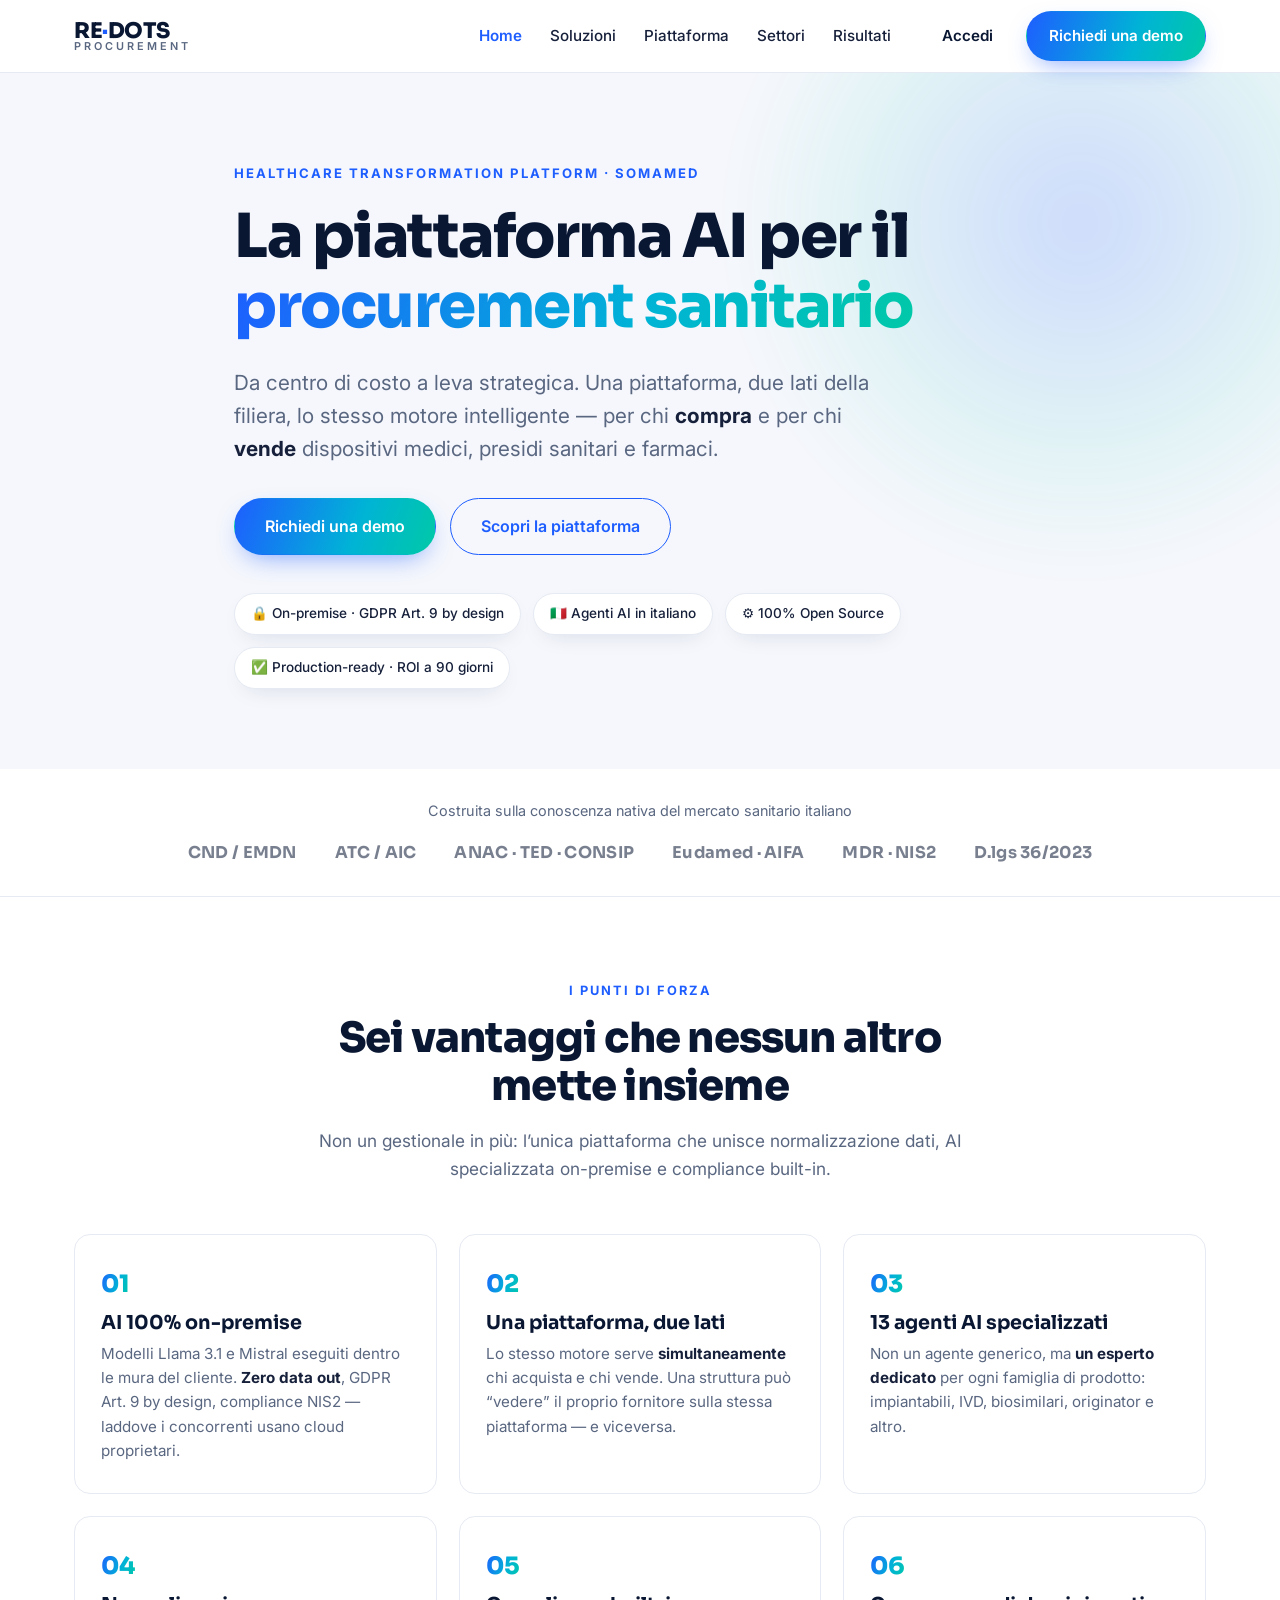
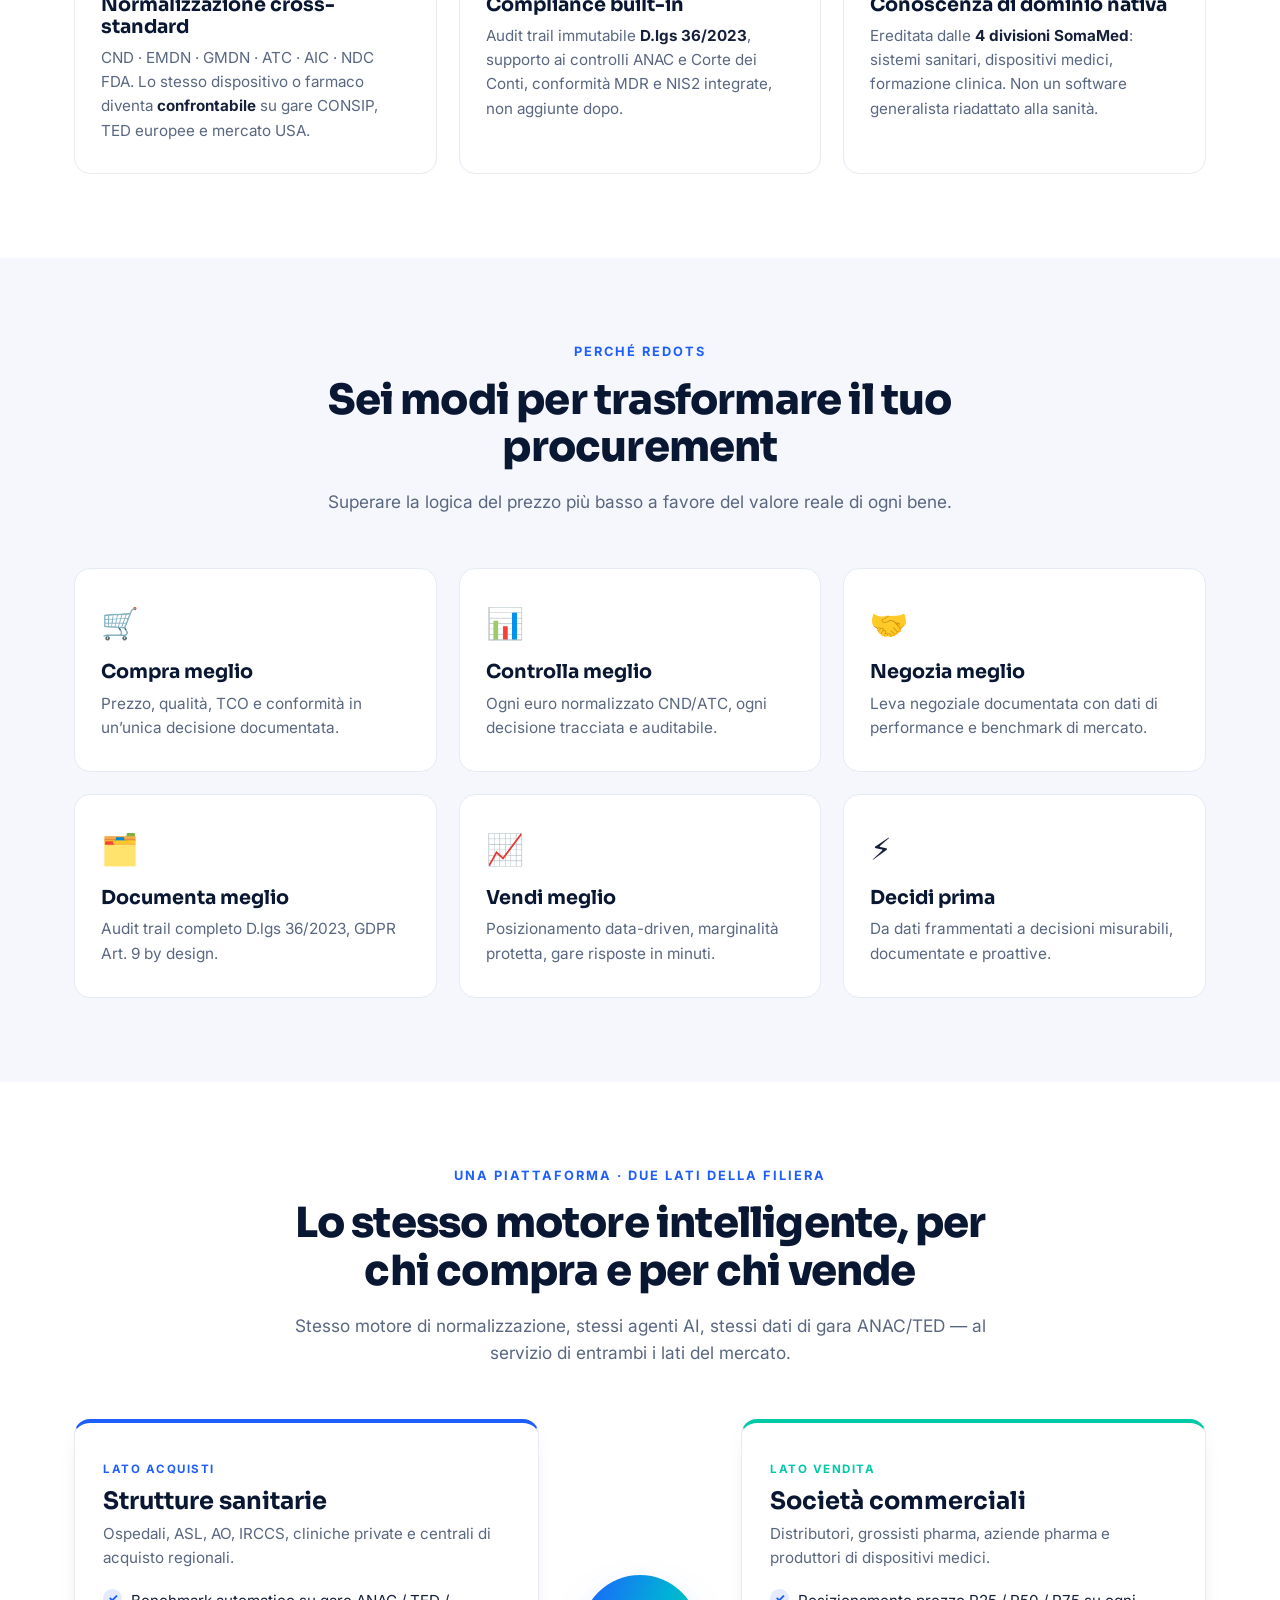
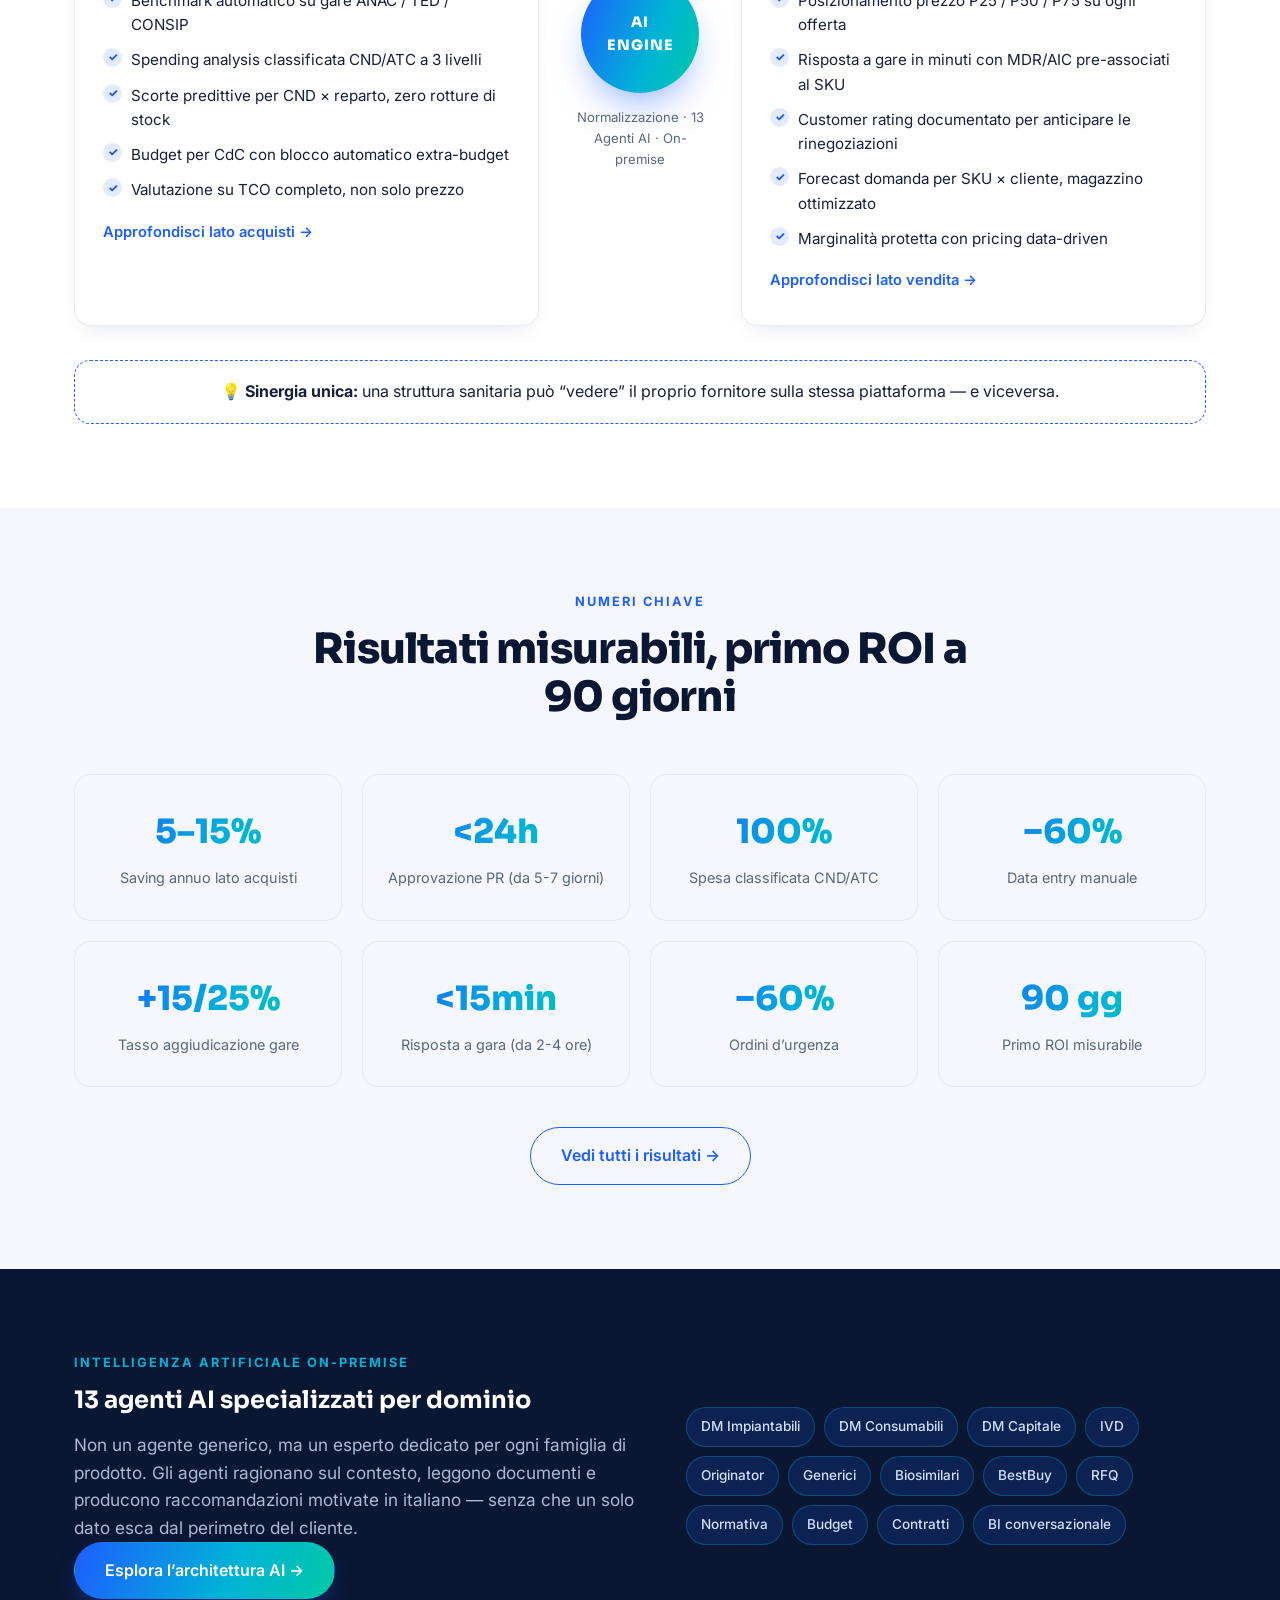
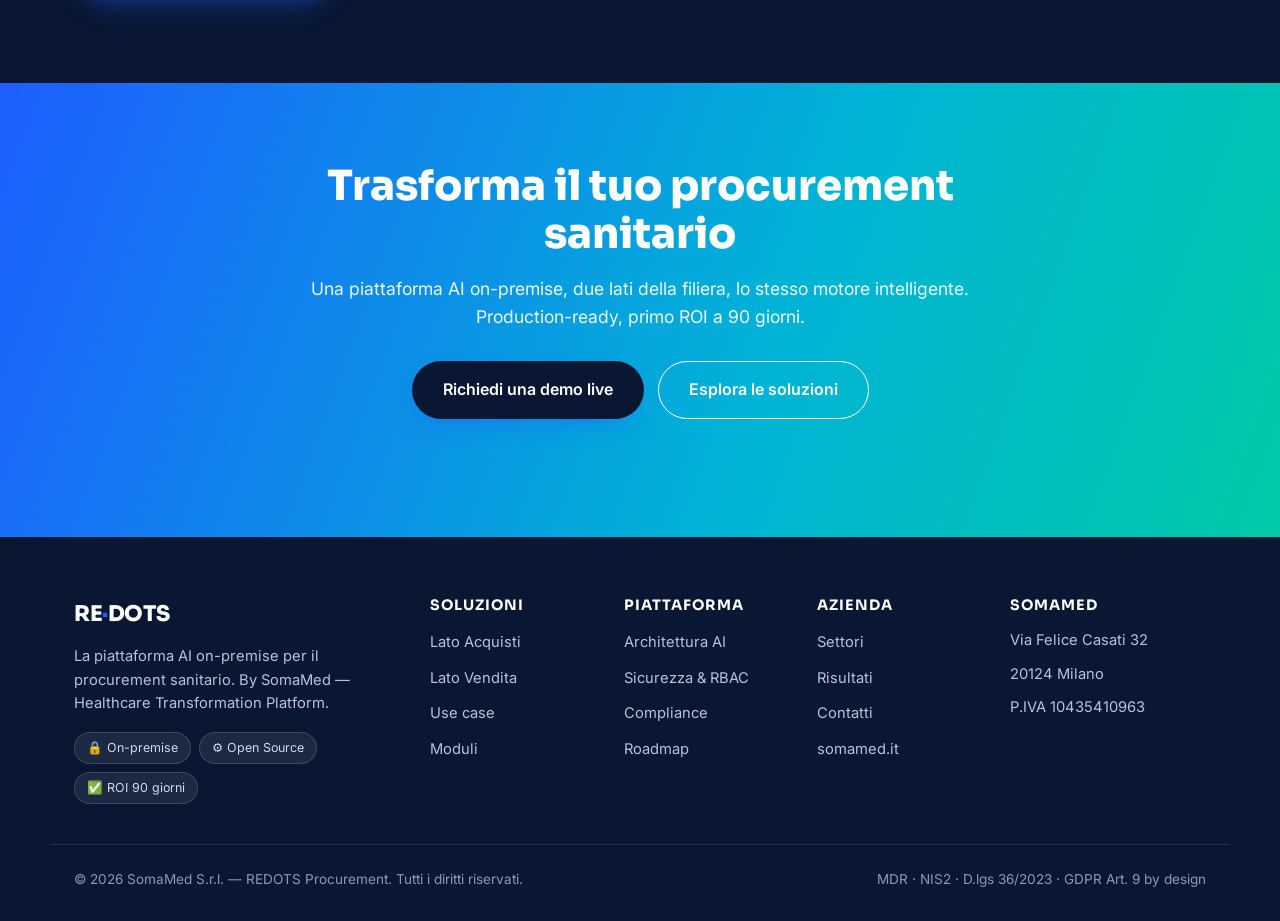
==== commit 8f9a25dd: "Expand REDOTS site into multi-page experience emphasizing strengths Evolve the single-page site into" ====
--- a/site/index.html
+++ b/site/index.html
@@ -4,43 +4,14 @@
   <meta charset="UTF-8" />
   <meta name="viewport" content="width=device-width, initial-scale=1.0" />
   <title>REDOTS Procurement by SomaMed — La piattaforma AI per il procurement sanitario</title>
-  <meta name="description" content="REDOTS Procurement è la piattaforma AI on-premise che trasforma il procurement sanitario in leva strategica documentata. Una piattaforma, due lati della filiera, lo stesso motore intelligente." />
+  <meta name="description" content="REDOTS Procurement è la piattaforma AI on-premise che trasforma il procurement sanitario in leva strategica. Una piattaforma, due lati della filiera, lo stesso motore intelligente." />
   <link rel="preconnect" href="https://fonts.googleapis.com" />
   <link rel="preconnect" href="https://fonts.gstatic.com" crossorigin />
   <link href="https://fonts.googleapis.com/css2?family=Inter:wght@400;500;600;700;800&family=Sora:wght@600;700;800&display=swap" rel="stylesheet" />
   <link rel="stylesheet" href="css/styles.css" />
 </head>
-<body>
-
-  <!-- ===================== HEADER ===================== -->
-  <header class="site-header" id="top">
-    <div class="container header-inner">
-      <a class="brand" href="#top">
-        <span class="brand-mark">RE<span class="dot">·</span>DOTS</span>
-        <span class="brand-sub">Procurement</span>
-      </a>
-
-      <nav class="main-nav" aria-label="Navigazione principale">
-        <ul>
-          <li><a href="#soluzioni">Soluzioni</a></li>
-          <li><a href="#piattaforma">Piattaforma</a></li>
-          <li><a href="#moduli">Moduli</a></li>
-          <li><a href="#ai">AI Agents</a></li>
-          <li><a href="#settori">Settori</a></li>
-          <li><a href="#risultati">Risultati</a></li>
-        </ul>
-      </nav>
-
-      <div class="header-cta">
-        <a href="#contatti" class="btn btn-ghost">Accedi</a>
-        <a href="#contatti" class="btn btn-primary">Richiedi una demo</a>
-      </div>
-
-      <button class="nav-toggle" aria-label="Apri menu" id="navToggle">
-        <span></span><span></span><span></span>
-      </button>
-    </div>
-  </header>
+<body data-page="home">
+  <div data-layout="header"></div>
 
   <!-- ===================== HERO ===================== -->
   <section class="hero">
@@ -54,8 +25,8 @@
         dispositivi medici, presidi sanitari e farmaci.
       </p>
       <div class="hero-actions">
-        <a href="#contatti" class="btn btn-primary btn-lg">Richiedi una demo</a>
-        <a href="#piattaforma" class="btn btn-outline btn-lg">Scopri la piattaforma</a>
+        <a href="contatti.html" class="btn btn-primary btn-lg">Richiedi una demo</a>
+        <a href="piattaforma.html" class="btn btn-outline btn-lg">Scopri la piattaforma</a>
       </div>
       <div class="hero-badges">
         <span class="badge">🔒 On-premise · GDPR Art. 9 by design</span>
@@ -81,69 +52,80 @@
     </div>
   </section>
 
+  <!-- ===================== STRENGTHS (punti di forza) ===================== -->
+  <section class="section" id="forza">
+    <div class="container">
+      <div class="section-head reveal">
+        <p class="kicker">I punti di forza</p>
+        <h2>Sei vantaggi che nessun altro mette insieme</h2>
+        <p class="section-sub">Non un gestionale in più: l’unica piattaforma che unisce normalizzazione dati, AI specializzata on-premise e compliance built-in.</p>
+      </div>
+      <div class="strengths">
+        <article class="strength reveal">
+          <span class="strength-no">01</span>
+          <h3>AI 100% on-premise</h3>
+          <p>Modelli Llama 3.1 e Mistral eseguiti dentro le mura del cliente. <strong>Zero data out</strong>, GDPR Art. 9 by design, compliance NIS2 — laddove i concorrenti usano cloud proprietari.</p>
+        </article>
+        <article class="strength reveal">
+          <span class="strength-no">02</span>
+          <h3>Una piattaforma, due lati</h3>
+          <p>Lo stesso motore serve <strong>simultaneamente</strong> chi acquista e chi vende. Una struttura può “vedere” il proprio fornitore sulla stessa piattaforma — e viceversa.</p>
+        </article>
+        <article class="strength reveal">
+          <span class="strength-no">03</span>
+          <h3>13 agenti AI specializzati</h3>
+          <p>Non un agente generico, ma <strong>un esperto dedicato</strong> per ogni famiglia di prodotto: impiantabili, IVD, biosimilari, originator e altro.</p>
+        </article>
+        <article class="strength reveal">
+          <span class="strength-no">04</span>
+          <h3>Normalizzazione cross-standard</h3>
+          <p>CND · EMDN · GMDN · ATC · AIC · NDC FDA. Lo stesso dispositivo o farmaco diventa <strong>confrontabile</strong> su gare CONSIP, TED europee e mercato USA.</p>
+        </article>
+        <article class="strength reveal">
+          <span class="strength-no">05</span>
+          <h3>Compliance built-in</h3>
+          <p>Audit trail immutabile <strong>D.lgs 36/2023</strong>, supporto ai controlli ANAC e Corte dei Conti, conformità MDR e NIS2 integrate, non aggiunte dopo.</p>
+        </article>
+        <article class="strength reveal">
+          <span class="strength-no">06</span>
+          <h3>Conoscenza di dominio nativa</h3>
+          <p>Ereditata dalle <strong>4 divisioni SomaMed</strong>: sistemi sanitari, dispositivi medici, formazione clinica. Non un software generalista riadattato alla sanità.</p>
+        </article>
+      </div>
+    </div>
+  </section>
+
   <!-- ===================== VALUE PILLARS ===================== -->
-  <section class="section" id="soluzioni">
-    <div class="container">
-      <div class="section-head">
+  <section class="section section-alt" id="soluzioni">
+    <div class="container">
+      <div class="section-head reveal">
         <p class="kicker">Perché REDOTS</p>
         <h2>Sei modi per trasformare il tuo procurement</h2>
         <p class="section-sub">Superare la logica del prezzo più basso a favore del valore reale di ogni bene.</p>
       </div>
-
       <div class="pillars">
-        <article class="pillar">
-          <div class="pillar-icon">🛒</div>
-          <h3>Compra meglio</h3>
-          <p>Prezzo, qualità, TCO e conformità in un’unica decisione documentata.</p>
-        </article>
-        <article class="pillar">
-          <div class="pillar-icon">📊</div>
-          <h3>Controlla meglio</h3>
-          <p>Ogni euro normalizzato CND/ATC, ogni decisione tracciata e auditabile.</p>
-        </article>
-        <article class="pillar">
-          <div class="pillar-icon">🤝</div>
-          <h3>Negozia meglio</h3>
-          <p>Leva negoziale documentata con dati di performance e benchmark di mercato.</p>
-        </article>
-        <article class="pillar">
-          <div class="pillar-icon">🗂️</div>
-          <h3>Documenta meglio</h3>
-          <p>Audit trail completo D.lgs 36/2023, GDPR Art. 9 by design.</p>
-        </article>
-        <article class="pillar">
-          <div class="pillar-icon">📈</div>
-          <h3>Vendi meglio</h3>
-          <p>Posizionamento data-driven, marginalità protetta, gare risposte in minuti.</p>
-        </article>
-        <article class="pillar">
-          <div class="pillar-icon">⚡</div>
-          <h3>Decidi prima</h3>
-          <p>Da dati frammentati a decisioni misurabili, documentate e proattive.</p>
-        </article>
+        <article class="pillar reveal"><div class="pillar-icon">🛒</div><h3>Compra meglio</h3><p>Prezzo, qualità, TCO e conformità in un’unica decisione documentata.</p></article>
+        <article class="pillar reveal"><div class="pillar-icon">📊</div><h3>Controlla meglio</h3><p>Ogni euro normalizzato CND/ATC, ogni decisione tracciata e auditabile.</p></article>
+        <article class="pillar reveal"><div class="pillar-icon">🤝</div><h3>Negozia meglio</h3><p>Leva negoziale documentata con dati di performance e benchmark di mercato.</p></article>
+        <article class="pillar reveal"><div class="pillar-icon">🗂️</div><h3>Documenta meglio</h3><p>Audit trail completo D.lgs 36/2023, GDPR Art. 9 by design.</p></article>
+        <article class="pillar reveal"><div class="pillar-icon">📈</div><h3>Vendi meglio</h3><p>Posizionamento data-driven, marginalità protetta, gare risposte in minuti.</p></article>
+        <article class="pillar reveal"><div class="pillar-icon">⚡</div><h3>Decidi prima</h3><p>Da dati frammentati a decisioni misurabili, documentate e proattive.</p></article>
       </div>
     </div>
   </section>
 
   <!-- ===================== TWO-SIDED PLATFORM ===================== -->
-  <section class="section section-alt" id="piattaforma">
-    <div class="container">
-      <div class="section-head">
+  <section class="section" id="piattaforma">
+    <div class="container">
+      <div class="section-head reveal">
         <p class="kicker">Una piattaforma · Due lati della filiera</p>
         <h2>Lo stesso motore intelligente, per chi compra e per chi vende</h2>
-        <p class="section-sub">
-          Lo stesso motore di normalizzazione (CND/EMDN/ATC), gli stessi agenti AI specializzati
-          e gli stessi dati di gara ANAC/TED — al servizio di entrambi i lati del mercato.
-        </p>
-      </div>
-
+        <p class="section-sub">Stesso motore di normalizzazione, stessi agenti AI, stessi dati di gara ANAC/TED — al servizio di entrambi i lati del mercato.</p>
+      </div>
       <div class="twosided">
-        <article class="side side-buy">
-          <header>
-            <span class="side-tag">Lato Acquisti</span>
-            <h3>Strutture sanitarie</h3>
-            <p>Ospedali, ASL, AO, IRCCS, cliniche private e centrali di acquisto regionali.</p>
-          </header>
+        <article class="side side-buy reveal">
+          <header><span class="side-tag">Lato Acquisti</span><h3>Strutture sanitarie</h3>
+          <p>Ospedali, ASL, AO, IRCCS, cliniche private e centrali di acquisto regionali.</p></header>
           <ul class="ticks">
             <li>Benchmark automatico su gare ANAC / TED / CONSIP</li>
             <li>Spending analysis classificata CND/ATC a 3 livelli</li>
@@ -151,19 +133,15 @@
             <li>Budget per CdC con blocco automatico extra-budget</li>
             <li>Valutazione su TCO completo, non solo prezzo</li>
           </ul>
-        </article>
-
-        <div class="engine">
+          <a href="soluzioni.html#acquisti" class="link-arrow">Approfondisci lato acquisti →</a>
+        </article>
+        <div class="engine reveal">
           <div class="engine-core">AI<br>ENGINE</div>
           <p>Normalizzazione · 13 Agenti AI · On-premise</p>
         </div>
-
-        <article class="side side-sell">
-          <header>
-            <span class="side-tag">Lato Vendita</span>
-            <h3>Società commerciali</h3>
-            <p>Distributori, grossisti pharma, aziende pharma e produttori di dispositivi medici.</p>
-          </header>
+        <article class="side side-sell reveal">
+          <header><span class="side-tag">Lato Vendita</span><h3>Società commerciali</h3>
+          <p>Distributori, grossisti pharma, aziende pharma e produttori di dispositivi medici.</p></header>
           <ul class="ticks">
             <li>Posizionamento prezzo P25 / P50 / P75 su ogni offerta</li>
             <li>Risposta a gare in minuti con MDR/AIC pre-associati al SKU</li>
@@ -171,343 +149,65 @@
             <li>Forecast domanda per SKU × cliente, magazzino ottimizzato</li>
             <li>Marginalità protetta con pricing data-driven</li>
           </ul>
-        </article>
-      </div>
-
-      <p class="synergy-note">
-        💡 <strong>Sinergia unica:</strong> una struttura sanitaria può “vedere” il proprio fornitore
-        sulla stessa piattaforma — e viceversa.
-      </p>
-    </div>
-  </section>
-
-  <!-- ===================== CORE MODULES ===================== -->
-  <section class="section" id="moduli">
-    <div class="container">
-      <div class="section-head">
-        <p class="kicker">Funzionalità principali</p>
-        <h2>5 moduli core, 8 moduli operativi</h2>
-        <p class="section-sub">Architettura a microservizi: ogni modulo è attivabile indipendentemente e aggiornabile senza fermare la piattaforma.</p>
-      </div>
-
-      <div class="cards-grid">
-        <article class="card">
-          <span class="card-num">01</span>
-          <h3>Benchmark Prezzi</h3>
-          <p>Confronto automatico con prezzi reali aggiudicati su ANAC, TED, CONSIP. Percentili P25/P50/P75 per CND/ATC × area × tipo gara. Query sotto i 100 ms, flag automatici sopra il P75.</p>
-        </article>
-        <article class="card">
-          <span class="card-num">02</span>
-          <h3>Gestione RFQ</h3>
-          <p>Dall’invio SMTP ai fornitori qualificati al parsing OCR+LLM delle offerte PDF, fino alla tabella comparativa con confidence score per ogni campo.</p>
-        </article>
-        <article class="card">
-          <span class="card-num">03</span>
-          <h3>Contratti &amp; SLA</h3>
-          <p>Drift score mensile per controparte (puntualità, stabilità prezzi, qualità, conformità). Alert 30/60 giorni prima delle scadenze con report di rinegoziazione.</p>
-        </article>
-        <article class="card">
-          <span class="card-num">04</span>
-          <h3>Scorte Predittive</h3>
-          <p>Previsione consumi per CND × reparto e forecast domanda per SKU × cliente. Riordino suggerito prima della rottura, zero ordini d’urgenza.</p>
-        </article>
-        <article class="card">
-          <span class="card-num">05</span>
-          <h3>Alert Normativo</h3>
-          <p>Monitoring giornaliero EUR-Lex, ANAC, TED, Eudamed, AIFA. Match automatico sui CND/ATC del catalogo con azione richiesta in italiano e timeline di adeguamento.</p>
-        </article>
-        <article class="card card-accent">
-          <span class="card-num">+8</span>
-          <h3>Moduli operativi</h3>
-          <p>DSH Dashboard · ODA Ordini · FOR Fornitori · SPA Spend Analysis · ECO Analisi Economica · BDG Budget · TOM Med Apparecchiature · DOT.OCR Document Intelligence.</p>
-        </article>
-      </div>
-    </div>
-  </section>
-
-  <!-- ===================== AI AGENTS ===================== -->
-  <section class="section section-dark" id="ai">
-    <div class="container">
-      <div class="section-head">
-        <p class="kicker kicker-light">Intelligenza Artificiale</p>
-        <h2>13 agenti AI specializzati per dominio</h2>
-        <p class="section-sub section-sub-light">
-          Non un agente generico, ma un esperto dedicato per ogni famiglia di prodotto.
-          Gli agenti ragionano sul contesto, leggono documenti e producono raccomandazioni motivate in italiano.
-        </p>
-      </div>
-
-      <div class="agents">
-        <div class="agent-group">
-          <h4>7 agenti per dominio prodotto</h4>
-          <div class="chips">
-            <span>DM Impiantabili</span><span>DM Consumabili</span><span>DM Capitale</span>
-            <span>IVD</span><span>Farmaci Originator</span><span>Farmaci Generici</span><span>Biosimilari</span>
-          </div>
-        </div>
-        <div class="agent-group">
-          <h4>5 agenti operativi trasversali</h4>
-          <div class="chips">
-            <span>BestBuy</span><span>RFQ</span><span>Normativa</span><span>Budget</span><span>Contratti</span>
-          </div>
-        </div>
-        <div class="agent-group">
-          <h4>1 agente BI conversazionale</h4>
-          <div class="chips">
-            <span>Interroga il corpus dati in linguaggio naturale, in italiano</span>
-          </div>
-        </div>
-      </div>
-
-      <div class="standards">
-        <p>Codifiche cross-standard normalizzate automaticamente con RAG + LLM</p>
-        <div class="standards-list">
-          <span>CND</span><span>EMDN</span><span>GMDN</span><span>ATC</span><span>AIC</span>
-          <span>NDC FDA</span><span>EDMA</span><span>FDA 21 CFR 866-892</span>
-        </div>
-      </div>
+          <a href="soluzioni.html#vendita" class="link-arrow">Approfondisci lato vendita →</a>
+        </article>
+      </div>
+      <p class="synergy-note reveal">💡 <strong>Sinergia unica:</strong> una struttura sanitaria può “vedere” il proprio fornitore sulla stessa piattaforma — e viceversa.</p>
     </div>
   </section>
 
   <!-- ===================== RESULTS / KPIs ===================== -->
-  <section class="section" id="risultati">
-    <div class="container">
-      <div class="section-head">
+  <section class="section section-alt" id="risultati">
+    <div class="container">
+      <div class="section-head reveal">
         <p class="kicker">Numeri chiave</p>
         <h2>Risultati misurabili, primo ROI a 90 giorni</h2>
       </div>
-
       <div class="kpis">
-        <div class="kpi"><span class="kpi-num">5–15%</span><span class="kpi-label">Saving annuo lato acquisti</span></div>
-        <div class="kpi"><span class="kpi-num">&lt;24h</span><span class="kpi-label">Approvazione PR (da 5-7 giorni)</span></div>
-        <div class="kpi"><span class="kpi-num">100%</span><span class="kpi-label">Spesa classificata CND/ATC</span></div>
-        <div class="kpi"><span class="kpi-num">−60%</span><span class="kpi-label">Data entry manuale</span></div>
-        <div class="kpi"><span class="kpi-num">+15/25%</span><span class="kpi-label">Tasso aggiudicazione gare</span></div>
-        <div class="kpi"><span class="kpi-num">&lt;15min</span><span class="kpi-label">Risposta a gara (da 2-4 ore)</span></div>
-        <div class="kpi"><span class="kpi-num">−60%</span><span class="kpi-label">Ordini d’urgenza</span></div>
-        <div class="kpi"><span class="kpi-num">90 gg</span><span class="kpi-label">Primo ROI misurabile</span></div>
-      </div>
-    </div>
-  </section>
-
-  <!-- ===================== SECTORS / USERS ===================== -->
-  <section class="section section-alt" id="settori">
-    <div class="container">
-      <div class="section-head">
-        <p class="kicker">Utenti target</p>
-        <h2>Pensata per ogni ruolo della filiera</h2>
-      </div>
-
-      <div class="sectors">
-        <div class="sector-col">
-          <h3>🏥 Strutture sanitarie</h3>
-          <ul>
-            <li><strong>Direzione Acquisti</strong> — leva negoziale documentata, vendor rating continuo</li>
-            <li><strong>Buyer sanitari</strong> — PR strutturate con CND e budget verificato</li>
-            <li><strong>Direzione Generale</strong> — dashboard con KPI e saving catturabile</li>
-            <li><strong>Farmacia Ospedaliera</strong> — equivalenze, switch biosimilari, alert AIFA</li>
-            <li><strong>Ingegneria Clinica</strong> — TOM Med, censimento EMDN, TCO 10 anni</li>
-            <li><strong>Ufficio Gare</strong> — dossier comparativi, ODA, conformità D.lgs 36/2023</li>
-          </ul>
-        </div>
-        <div class="sector-col">
-          <h3>🚚 Società commerciali</h3>
-          <ul>
-            <li><strong>Direzione Commerciale</strong> — tasso di aggiudicazione, marginalità protetta</li>
-            <li><strong>Pricing &amp; Tender Management</strong> — posizionamento P25/P50/P75</li>
-            <li><strong>Direzione Operations</strong> — catalogo allineato MDR/AIFA in tempo reale</li>
-            <li><strong>Distributori &amp; grossisti pharma</strong> — CPQ sanitario data-driven</li>
-            <li><strong>Aziende pharma</strong> — forecast domanda per cliente, working capital liberato</li>
-            <li><strong>Produttori DM</strong> — documentazione MDR sempre associata allo SKU</li>
-          </ul>
-        </div>
-      </div>
-    </div>
-  </section>
-
-  <!-- ===================== TIERS ===================== -->
-  <section class="section" id="tiers">
-    <div class="container">
-      <div class="section-head">
-        <p class="kicker">Configurazioni commerciali</p>
-        <h2>Un piano per ogni dimensione</h2>
-        <p class="section-sub">Pricing personalizzato — Direzione Commerciale SomaMed.</p>
-      </div>
-
-      <div class="pricing">
-        <article class="plan">
-          <h3>Starter</h3>
-          <p class="plan-target">Ospedale singolo · Clinica privata<br>Distributore locale · Grossista monoregione</p>
-          <ul class="ticks">
-            <li>Modulo Benchmark</li>
-            <li>Modulo Budget</li>
-            <li>Dashboard direzionale</li>
-            <li>SLA Business hours</li>
-          </ul>
-          <a href="#contatti" class="btn btn-outline btn-block">Parla con noi</a>
-        </article>
-
-        <article class="plan plan-featured">
-          <span class="plan-flag">⭐ Più scelto</span>
-          <h3>Professional</h3>
-          <p class="plan-target">ASL · AO multi-presidio<br>Distributore multi-regione · Grossista pharma</p>
-          <ul class="ticks">
-            <li>Tutti i moduli Fase 1 e 2</li>
-            <li>Agente Normativa + Agente BI</li>
-            <li>LLM Mistral-7B on-premise</li>
-            <li>SLA H12 · 5gg · 4h response</li>
-          </ul>
-          <a href="#contatti" class="btn btn-primary btn-block">Richiedi una demo</a>
-        </article>
-
-        <article class="plan">
-          <h3>Enterprise</h3>
-          <p class="plan-target">IRCCS · Reti ospedaliere regionali<br>Produttore DM/pharma · Distributore nazionale</p>
-          <ul class="ticks">
-            <li>Piattaforma completa</li>
-            <li>LLM fine-tuning su dati cliente</li>
-            <li>Customizzazione regionale</li>
-            <li>SLA H24 · 7gg · 1h response</li>
-          </ul>
-          <a href="#contatti" class="btn btn-outline btn-block">Parla con noi</a>
-        </article>
-      </div>
-    </div>
-  </section>
-
-  <!-- ===================== ROADMAP ===================== -->
-  <section class="section section-alt" id="roadmap">
-    <div class="container">
-      <div class="section-head">
-        <p class="kicker">Roadmap di implementazione</p>
-        <h2>Deploy modulare e progressivo</h2>
-      </div>
-
-      <div class="timeline">
-        <div class="phase">
-          <span class="phase-time">Mesi 1-2</span>
-          <h3>Fase 1 — Go-live Core</h3>
-          <p>Knowledge system + Normalizzazione CND/ATC + Benchmark ANAC/TED/CONSIP + Verifica budget + Dashboard operativa.</p>
-          <p class="phase-value">→ Primo risparmio misurabile a 90 giorni</p>
-        </div>
-        <div class="phase">
-          <span class="phase-time">Mesi 3-4</span>
-          <h3>Fase 2 — Agenti e RFQ</h3>
-          <p>RFQ automatizzata (SMTP/IMAP/OCR/LLM) + Monitoraggio contratti con drift score + Agente ODA + Customer rating.</p>
-          <p class="phase-value">→ Ciclo offerte automatizzato · zero contratti scaduti</p>
-        </div>
-        <div class="phase">
-          <span class="phase-time">Mesi 5-6</span>
-          <h3>Fase 3 — AI Avanzata</h3>
-          <p>LLM on-premise fine-tuned + Agente Normativa MDR/ANAC/AIFA + Scorte predittive + Agente BI conversazionale.</p>
-          <p class="phase-value">→ Compliance proattiva · sistema autonomo H24</p>
-        </div>
-      </div>
-    </div>
-  </section>
-
-  <!-- ===================== DIFFERENTIATION ===================== -->
-  <section class="section" id="differenza">
-    <div class="container">
-      <div class="section-head">
-        <p class="kicker">Differenziazione</p>
-        <h2>Perché REDOTS è diverso</h2>
-      </div>
-      <div class="diff">
-        <div class="diff-col diff-not">
-          <h3>REDOTS non è</h3>
-          <ul>
-            <li>Un gestionale tradizionale</li>
-            <li>Un archivio dati statico</li>
-            <li>Un cruscotto di reportistica</li>
-            <li>Una somma di tool isolati</li>
-          </ul>
-        </div>
-        <div class="diff-col diff-is">
-          <h3>REDOTS è</h3>
-          <ul>
-            <li>Una piattaforma intelligente che aggrega, normalizza e interpreta i dati</li>
-            <li>Un sistema integrato dove ogni pilastro alimenta gli altri</li>
-            <li>L’unica piattaforma che serve simultaneamente i due lati della filiera</li>
-            <li>AI specializzata per dominio, on-premise, GDPR Art. 9 by design</li>
-            <li>100% open source — zero lock-in, deploy on-premise / cloud ibrido / air-gap</li>
-          </ul>
-        </div>
-      </div>
-
-      <div class="tech-strip">
-        <span>NVIDIA AI Blueprints</span><span>Llama 3.1</span><span>Mistral</span>
-        <span>MongoDB</span><span>TensorRT-LLM</span><span>Microservizi</span>
-      </div>
-    </div>
-  </section>
-
-  <!-- ===================== CTA / CONTACT ===================== -->
-  <section class="cta-band" id="contatti">
-    <div class="container cta-inner">
+        <div class="kpi reveal"><span class="kpi-num">5–15%</span><span class="kpi-label">Saving annuo lato acquisti</span></div>
+        <div class="kpi reveal"><span class="kpi-num">&lt;24h</span><span class="kpi-label">Approvazione PR (da 5-7 giorni)</span></div>
+        <div class="kpi reveal"><span class="kpi-num">100%</span><span class="kpi-label">Spesa classificata CND/ATC</span></div>
+        <div class="kpi reveal"><span class="kpi-num">−60%</span><span class="kpi-label">Data entry manuale</span></div>
+        <div class="kpi reveal"><span class="kpi-num">+15/25%</span><span class="kpi-label">Tasso aggiudicazione gare</span></div>
+        <div class="kpi reveal"><span class="kpi-num">&lt;15min</span><span class="kpi-label">Risposta a gara (da 2-4 ore)</span></div>
+        <div class="kpi reveal"><span class="kpi-num">−60%</span><span class="kpi-label">Ordini d’urgenza</span></div>
+        <div class="kpi reveal"><span class="kpi-num">90 gg</span><span class="kpi-label">Primo ROI misurabile</span></div>
+      </div>
+      <div class="center-cta reveal"><a href="risultati.html" class="btn btn-outline btn-lg">Vedi tutti i risultati →</a></div>
+    </div>
+  </section>
+
+  <!-- ===================== AI TEASER ===================== -->
+  <section class="section section-dark">
+    <div class="container ai-teaser">
+      <div class="ai-teaser-text reveal">
+        <p class="kicker kicker-light">Intelligenza Artificiale on-premise</p>
+        <h2>13 agenti AI specializzati per dominio</h2>
+        <p class="section-sub section-sub-light">Non un agente generico, ma un esperto dedicato per ogni famiglia di prodotto. Gli agenti ragionano sul contesto, leggono documenti e producono raccomandazioni motivate in italiano — senza che un solo dato esca dal perimetro del cliente.</p>
+        <a href="piattaforma.html#ai" class="btn btn-primary btn-lg">Esplora l’architettura AI →</a>
+      </div>
+      <div class="ai-teaser-chips reveal">
+        <span>DM Impiantabili</span><span>DM Consumabili</span><span>DM Capitale</span>
+        <span>IVD</span><span>Originator</span><span>Generici</span><span>Biosimilari</span>
+        <span>BestBuy</span><span>RFQ</span><span>Normativa</span><span>Budget</span>
+        <span>Contratti</span><span>BI conversazionale</span>
+      </div>
+    </div>
+  </section>
+
+  <!-- ===================== CTA BAND ===================== -->
+  <section class="cta-band">
+    <div class="container cta-inner reveal">
       <h2>Trasforma il tuo procurement sanitario</h2>
-      <p>Una piattaforma AI on-premise, due lati della filiera, lo stesso motore intelligente.
-         Production-ready, primo ROI a 90 giorni.</p>
-      <form class="cta-form" id="demoForm" novalidate>
-        <input type="text" name="nome" placeholder="Nome e cognome" required />
-        <input type="email" name="email" placeholder="Email aziendale" required />
-        <input type="text" name="org" placeholder="Organizzazione" />
-        <button type="submit" class="btn btn-primary btn-lg">Richiedi una demo live</button>
-      </form>
-      <p class="cta-flow">Demo Live (60 min) → Analisi Procurement (workshop) → Proposta su misura → POC Fase 1 → Contratto</p>
-      <p class="form-msg" id="formMsg" role="status"></p>
-    </div>
-  </section>
-
-  <!-- ===================== FOOTER ===================== -->
-  <footer class="site-footer">
-    <div class="container footer-grid">
-      <div class="footer-brand">
-        <span class="brand-mark">RE<span class="dot">·</span>DOTS</span>
-        <p>La piattaforma AI on-premise per il procurement sanitario. By SomaMed — Healthcare Transformation Platform.</p>
-      </div>
-      <div class="footer-col">
-        <h4>Soluzioni</h4>
-        <ul>
-          <li><a href="#piattaforma">Lato Acquisti</a></li>
-          <li><a href="#piattaforma">Lato Vendita</a></li>
-          <li><a href="#moduli">Moduli core</a></li>
-          <li><a href="#ai">AI Agents</a></li>
-        </ul>
-      </div>
-      <div class="footer-col">
-        <h4>Piattaforma</h4>
-        <ul>
-          <li><a href="#ai">Architettura AI</a></li>
-          <li><a href="#differenza">Open source</a></li>
-          <li><a href="#differenza">Sicurezza &amp; RBAC</a></li>
-          <li><a href="#roadmap">Roadmap</a></li>
-        </ul>
-      </div>
-      <div class="footer-col">
-        <h4>Azienda</h4>
-        <ul>
-          <li><a href="#settori">Settori</a></li>
-          <li><a href="#risultati">Risultati</a></li>
-          <li><a href="#contatti">Contatti</a></li>
-          <li><a href="https://somamed.it" target="_blank" rel="noopener">somamed.it</a></li>
-        </ul>
-      </div>
-      <div class="footer-col">
-        <h4>SomaMed</h4>
-        <ul class="footer-contact">
-          <li>Via Felice Casati 32</li>
-          <li>20124 Milano</li>
-          <li>P.IVA 10435410963</li>
-        </ul>
-      </div>
-    </div>
-    <div class="container footer-bottom">
-      <p>© 2026 SomaMed S.r.l. — REDOTS Procurement. Tutti i diritti riservati.</p>
-      <p class="footer-compliance">MDR · NIS2 · D.lgs 36/2023 · GDPR Art. 9 by design</p>
-    </div>
-  </footer>
-
-  <script src="js/script.js"></script>
+      <p>Una piattaforma AI on-premise, due lati della filiera, lo stesso motore intelligente. Production-ready, primo ROI a 90 giorni.</p>
+      <div class="hero-actions" style="justify-content:center">
+        <a href="contatti.html" class="btn btn-primary btn-lg" style="background:var(--navy)">Richiedi una demo live</a>
+        <a href="soluzioni.html" class="btn btn-outline btn-lg" style="border-color:#fff;color:#fff">Esplora le soluzioni</a>
+      </div>
+    </div>
+  </section>
+
+  <div data-layout="footer"></div>
+  <script src="js/layout.js"></script>
 </body>
 </html>
--- a/site/css/styles.css
+++ b/site/css/styles.css
@@ -247,6 +247,140 @@
 .footer-contact { color: #b8c2dd; font-size: .92rem; }
 .footer-bottom { display: flex; justify-content: space-between; flex-wrap: wrap; gap: 10px; padding-top: 24px; font-size: .85rem; color: #8b97b8; }
 
+/* ===================== HEADER ACTIVE STATE ===================== */
+.main-nav a.is-active { color: var(--blue); font-weight: 600; }
+.footer-badges { display: flex; flex-wrap: wrap; gap: 8px; margin-top: 16px; }
+.footer-badges span { background: rgba(255,255,255,.08); border: 1px solid rgba(255,255,255,.14); border-radius: 999px; padding: 5px 12px; font-size: .78rem; color: #cfd9f0; }
+
+/* ===================== PAGE HERO (inner pages) ===================== */
+.page-hero { position: relative; overflow: hidden; background: var(--bg-alt); padding: 70px 0 56px; border-bottom: 1px solid var(--line); }
+.page-hero h1 { font-size: clamp(2rem, 4.6vw, 3.2rem); font-weight: 800; letter-spacing: -1.2px; }
+.page-hero-lead { color: var(--slate); font-size: clamp(1.02rem, 2vw, 1.2rem); max-width: 680px; margin-top: 18px; }
+.quick-jump { display: flex; flex-wrap: wrap; gap: 10px; margin-top: 28px; }
+.quick-jump .btn { padding: 9px 16px; font-size: .88rem; }
+
+/* ===================== STRENGTHS ===================== */
+.strengths { display: grid; grid-template-columns: repeat(3, 1fr); gap: 22px; }
+.strength { background: #fff; border: 1px solid var(--line); border-radius: var(--radius); padding: 30px 26px; position: relative; transition: .25s; }
+.strength:hover { transform: translateY(-4px); box-shadow: var(--shadow); border-color: transparent; }
+.strength-no { font-family: 'Sora'; font-weight: 800; font-size: 1.5rem; background: var(--grad); -webkit-background-clip: text; background-clip: text; -webkit-text-fill-color: transparent; }
+.strength h3 { font-size: 1.2rem; margin: 8px 0 8px; }
+.strength p { color: var(--slate); font-size: .95rem; }
+.strength strong { color: var(--ink); }
+
+/* ===================== LINKS / CENTER CTA ===================== */
+.link-arrow { display: inline-block; margin-top: 18px; color: var(--blue); font-weight: 600; font-size: .92rem; }
+.link-arrow:hover { text-decoration: underline; }
+.center-cta { text-align: center; margin-top: 40px; }
+
+/* ===================== AI TEASER ===================== */
+.ai-teaser { display: grid; grid-template-columns: 1.1fr 1fr; gap: 40px; align-items: center; }
+.ai-teaser-text h2 { color: #fff; }
+.ai-teaser-chips { display: flex; flex-wrap: wrap; gap: 9px; align-content: center; }
+.ai-teaser-chips span { background: rgba(30,94,255,.16); border: 1px solid rgba(0,179,214,.3); color: #cfe0ff; border-radius: 999px; padding: 8px 14px; font-size: .85rem; font-weight: 500; }
+
+/* ===================== PROBLEM TABLE ===================== */
+.problem-table { border: 1px solid var(--line); border-radius: var(--radius); overflow: hidden; background: #fff; }
+.pt-row { display: grid; grid-template-columns: 1.1fr 1fr 1.1fr; gap: 0; border-bottom: 1px solid var(--line); }
+.pt-row:last-child { border-bottom: 0; }
+.pt-row > div { padding: 18px 20px; font-size: .94rem; }
+.pt-row > div:not(:last-child) { border-right: 1px solid var(--line); }
+.pt-head { background: var(--navy); }
+.pt-head > div { color: #fff; font-family: 'Sora'; font-weight: 700; font-size: .85rem; letter-spacing: .5px; text-transform: uppercase; }
+.pt-row small { color: var(--slate); }
+.pt-row > div:last-child { color: var(--blue); font-weight: 500; }
+.problem-table-teal .pt-row > div:last-child { color: #00997f; }
+
+/* ===================== USE CASES ===================== */
+.usecase-grid { display: grid; grid-template-columns: repeat(3, 1fr); gap: 20px; }
+.uc-card { background: #fff; border: 1px solid var(--line); border-radius: var(--radius); padding: 24px; transition: .25s; }
+.uc-card:hover { transform: translateY(-3px); box-shadow: var(--shadow-sm); }
+.uc-card p { color: var(--ink); font-size: .95rem; margin-top: 12px; }
+.uc-tag { display: inline-block; font-size: .72rem; font-weight: 700; letter-spacing: 1px; text-transform: uppercase; padding: 4px 11px; border-radius: 999px; }
+.uc-buy { background: rgba(30,94,255,.12); color: var(--blue); }
+.uc-sell { background: rgba(0,201,167,.14); color: #00997f; }
+.uc-cross { background: rgba(90,103,129,.14); color: var(--slate); }
+
+/* ===================== FLOW ===================== */
+.flow { display: grid; grid-template-columns: 1fr auto 1fr auto 1fr auto 1fr; gap: 14px; align-items: center; }
+.flow-step { background: #fff; border: 1px solid var(--line); border-radius: var(--radius); padding: 24px 20px; text-align: center; }
+.flow-no { display: inline-grid; place-items: center; width: 38px; height: 38px; border-radius: 50%; background: var(--grad); color: #fff; font-family: 'Sora'; font-weight: 800; margin-bottom: 12px; }
+.flow-step h3 { font-size: 1.05rem; margin-bottom: 6px; }
+.flow-step p { color: var(--slate); font-size: .88rem; }
+.flow-arrow { color: var(--blue); font-size: 1.5rem; font-weight: 700; }
+
+/* ===================== AGENT NOTE / BLOCK TITLE ===================== */
+.agent-note { color: #aeb9d6; font-size: .85rem; margin-top: 14px; }
+.block-title { font-size: 1.3rem; margin: 10px 0 22px; color: var(--navy); }
+.block-title:not(:first-child) { margin-top: 48px; }
+
+/* ===================== MODULES GRID ===================== */
+.mod-grid { display: grid; grid-template-columns: repeat(4, 1fr); gap: 16px; }
+.mod { background: #fff; border: 1px solid var(--line); border-radius: var(--radius-sm); padding: 20px; display: flex; gap: 14px; align-items: flex-start; }
+.mod-code { font-family: 'Sora'; font-weight: 800; font-size: .9rem; color: #fff; background: var(--navy); border-radius: 7px; padding: 6px 9px; flex-shrink: 0; }
+.mod p { color: var(--slate); font-size: .88rem; }
+
+/* ===================== SPLIT / SECURITY BOX ===================== */
+.split { display: grid; grid-template-columns: 1fr 1fr; gap: 40px; align-items: center; }
+.sec-box { background: var(--navy); color: #fff; border-radius: var(--radius); padding: 34px 30px; }
+.sec-box h3 { color: #fff; font-size: 1.3rem; margin-bottom: 18px; }
+.sec-box .ticks li { color: #d4ddf2; }
+.sec-box .ticks li::before { background: rgba(0,201,167,.2); color: var(--teal); }
+
+/* ===================== COMPLIANCE GRID ===================== */
+.compliance-grid { display: grid; grid-template-columns: repeat(3, 1fr); gap: 20px; }
+.comp { background: var(--bg-alt); border: 1px solid var(--line); border-radius: var(--radius); padding: 26px 24px; border-left: 4px solid var(--blue); }
+.comp h3 { font-size: 1.1rem; margin-bottom: 8px; }
+.comp p { color: var(--slate); font-size: .92rem; }
+
+/* ===================== VALUE GRID ===================== */
+.value-grid { display: grid; grid-template-columns: 1fr 1fr; gap: 22px; }
+.value-card { background: #fff; border: 1px solid var(--line); border-radius: var(--radius); padding: 30px 28px; box-shadow: var(--shadow-sm); }
+.value-card h3 { font-size: 1.25rem; margin-bottom: 18px; }
+
+/* ===================== PROMISE GRID ===================== */
+.promise-grid { display: grid; grid-template-columns: repeat(2, 1fr); gap: 16px; }
+.promise { display: flex; gap: 12px; align-items: center; background: var(--bg-alt); border: 1px solid var(--line); border-radius: var(--radius-sm); padding: 18px 22px; font-weight: 500; color: var(--ink); }
+.promise span { font-size: 1.1rem; }
+
+/* ===================== ORG GRID ===================== */
+.org-grid { display: grid; grid-template-columns: repeat(4, 1fr); gap: 20px; }
+.org-card { background: #fff; border: 1px solid var(--line); border-radius: var(--radius); padding: 26px 24px; }
+.org-card h3 { font-size: 1.12rem; margin-bottom: 14px; }
+.org-card ul { list-style: none; display: grid; gap: 9px; }
+.org-card li { color: var(--slate); font-size: .92rem; padding-left: 16px; position: relative; }
+.org-card li::before { content: ""; position: absolute; left: 0; top: 9px; width: 6px; height: 6px; border-radius: 50%; background: var(--grad); }
+
+/* ===================== EVENTS ===================== */
+.events { display: flex; flex-wrap: wrap; gap: 12px; justify-content: center; }
+.event-chip { background: #fff; border: 1px solid var(--line); border-radius: 999px; padding: 11px 20px; font-weight: 600; color: var(--navy); box-shadow: var(--shadow-sm); }
+
+/* ===================== SIDE TAG TEAL ===================== */
+.side-tag-teal { color: var(--teal); }
+
+/* ===================== CONTACT PAGE ===================== */
+.contact-layout { display: grid; grid-template-columns: 1.3fr 1fr; gap: 40px; align-items: start; }
+.contact-form-wrap h2 { margin-bottom: 24px; }
+.contact-form { display: grid; gap: 18px; }
+.contact-form label { display: grid; gap: 7px; font-weight: 600; font-size: .9rem; color: var(--ink); }
+.contact-form input, .contact-form select, .contact-form textarea {
+  font-family: inherit; font-size: .95rem; padding: 13px 16px; border: 1px solid var(--line);
+  border-radius: var(--radius-sm); background: #fff; color: var(--ink); font-weight: 400;
+}
+.contact-form input:focus, .contact-form select:focus, .contact-form textarea:focus { outline: 0; border-color: var(--blue); box-shadow: 0 0 0 3px rgba(30,94,255,.12); }
+.contact-aside { display: grid; gap: 18px; }
+.aside-card { background: var(--bg-alt); border: 1px solid var(--line); border-radius: var(--radius); padding: 26px 24px; }
+.aside-card h3 { font-size: 1.1rem; margin-bottom: 14px; }
+.steps { margin: 0; padding-left: 20px; display: grid; gap: 9px; color: var(--slate); font-size: .92rem; }
+.steps strong { color: var(--ink); }
+.aside-contact { color: var(--slate); font-size: .92rem; line-height: 1.8; }
+.aside-contact a { color: var(--blue); }
+.aside-badges { display: flex; flex-wrap: wrap; gap: 8px; }
+.aside-badges span { background: #fff; border: 1px solid var(--line); border-radius: 999px; padding: 7px 13px; font-size: .8rem; font-weight: 500; color: var(--ink); }
+.form-msg { min-height: 22px; font-weight: 600; font-size: .92rem; }
+.form-msg.is-ok { color: #00875a; }
+.form-msg.is-error { color: #c2360f; }
+
 /* ===================== RESPONSIVE ===================== */
 @media (max-width: 940px) {
   .main-nav, .header-cta { display: none; }
@@ -261,9 +395,18 @@
   .plan-featured { transform: none; }
   .diff, .sectors { grid-template-columns: 1fr; }
   .footer-grid { grid-template-columns: 1fr 1fr; }
+  .strengths, .usecase-grid, .compliance-grid { grid-template-columns: repeat(2, 1fr); }
+  .mod-grid, .org-grid { grid-template-columns: repeat(2, 1fr); }
+  .ai-teaser, .split, .value-grid, .promise-grid, .contact-layout { grid-template-columns: 1fr; }
+  .flow { grid-template-columns: 1fr; }
+  .flow-arrow { transform: rotate(90deg); justify-self: center; }
+  .pt-row { grid-template-columns: 1fr; }
+  .pt-row > div:not(:last-child) { border-right: 0; border-bottom: 1px solid var(--line); }
+  .pt-head { display: none; }
 }
 @media (max-width: 560px) {
   .pillars, .cards-grid, .agents, .kpis { grid-template-columns: 1fr; }
+  .strengths, .usecase-grid, .compliance-grid, .mod-grid, .org-grid { grid-template-columns: 1fr; }
   .footer-grid { grid-template-columns: 1fr; }
   .hero { padding: 60px 0 50px; }
   .section { padding: 60px 0; }
